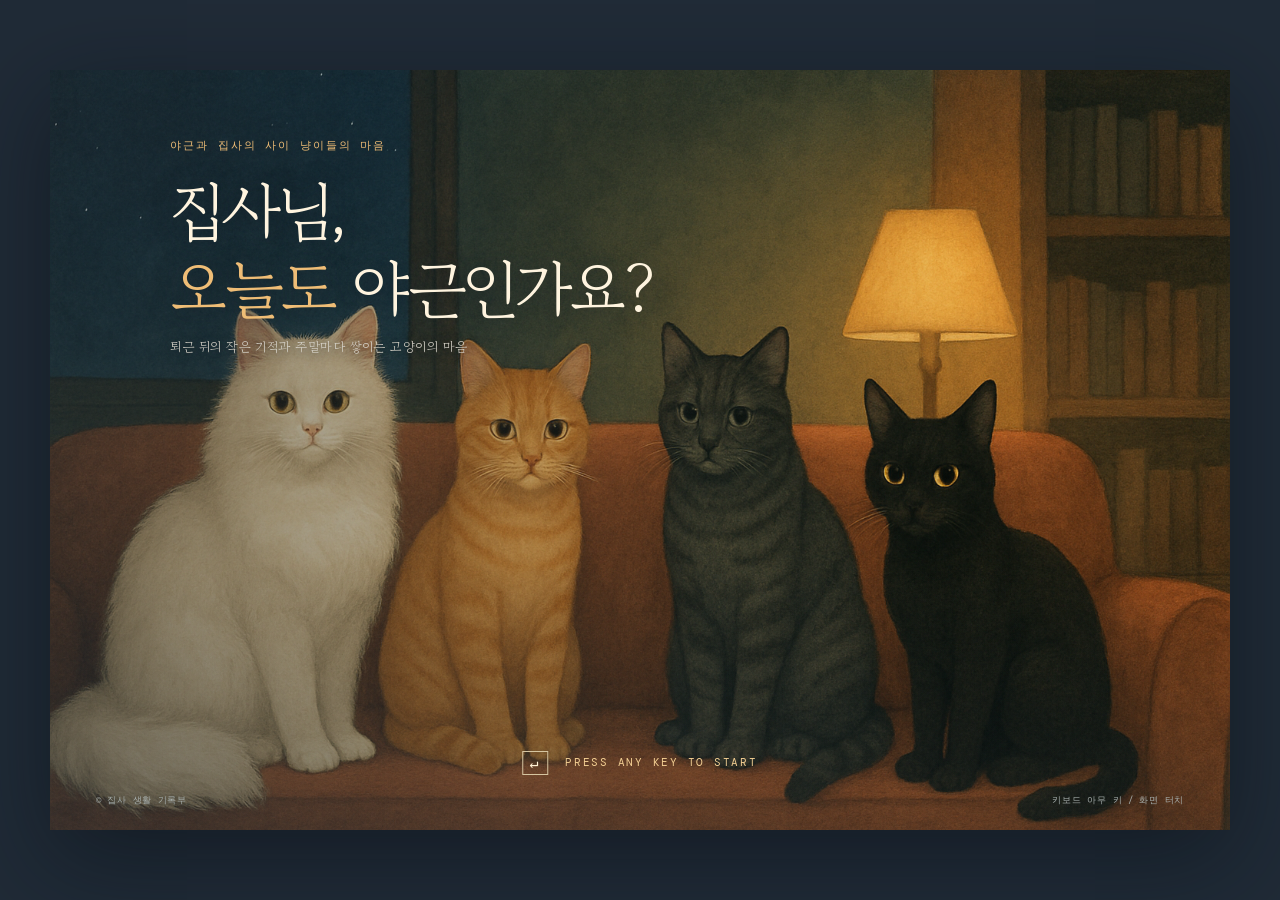
==== index.html @ a98307a9 "주말 이벤트 기획 업데이트 및 수입/팔로워 반영 - 추가: ai-images/weekend-cheese-ad.webp - 추가: ai-images/weekend-kai-hospit" ====
<!doctype html>
<html lang="ko">
  <head>
    <meta charset="UTF-8" />
    <meta name="viewport" content="width=device-width, initial-scale=1.0" />
    <meta name="theme-color" content="#202b37" />
    <title>집사님, 오늘도 야근인가요?</title>
    <link rel="stylesheet" href="./style.css" />
  </head>
  <body>
    <main class="game-shell" id="gameShell">
      <div class="screen title-screen is-active" id="titleScreen" aria-label="타이틀 화면">
        <div class="title-copy">
          <p class="eyebrow">야근과 집사의 사이 냥이들의 마음</p>
          <h1>집사님,<br /><span>오늘도</span> 야근인가요?</h1>
          <p class="title-caption">퇴근 뒤의 작은 기적과 주말마다 쌓이는 고양이의 마음</p>
        </div>
        <div class="title-cat-scene" aria-hidden="true">
          <svg viewBox="0 0 1000 430" preserveAspectRatio="none" role="presentation" xmlns="http://www.w3.org/2000/svg">
            <defs>
              <linearGradient id="titleSofa" x2="0" y2="1"><stop stop-color="#bd8060"/><stop offset="1" stop-color="#8d5e49"/></linearGradient>
              <linearGradient id="titleSeat" x2="0" y2="1"><stop stop-color="#c9916d"/><stop offset="1" stop-color="#a66f53"/></linearGradient>
              <filter id="sofaShadow" x="-.1" y="-.2" width="1.2" height="1.5"><feGaussianBlur stdDeviation="12"/></filter>
            </defs>
            <ellipse cx="500" cy="386" rx="426" ry="32" fill="#1e2425" opacity=".3" filter="url(#sofaShadow)"/>
            <path d="M103 160q0-42 47-42h700q47 0 47 42v164H103z" fill="url(#titleSofa)"/>
            <path d="M126 163q0-28 31-28h298v138H126zm321-28h296v138H447z" fill="#d19b77" opacity=".3"/>
            <path d="M78 277q0-26 32-26h780q32 0 32 26v113H78z" fill="url(#titleSeat)"/>
            <path d="M96 286h808" stroke="#e7b58d" stroke-opacity=".42" stroke-width="3"/>
            <path d="M121 388v24m757-24v24" stroke="#684b3d" stroke-width="16" stroke-linecap="round"/>
            <path d="M143 390h712" stroke="#d8b290" stroke-opacity=".16" stroke-width="3"/>
            <g transform="translate(248 180)">
              <path d="M-42 124c-69 12-92-23-67-56 16-21 42-14 42 5 0 14-16 19-25 8" fill="none" stroke="#f4ebdb" stroke-width="15" stroke-linecap="round"/>
              <path d="M-67 136c-8-48 4-89 29-103 19-11 59-11 78 0 25 14 37 55 29 103l-13 23h-111z" fill="#f4ebdb"/>
              <path d="M-64 121q-7-61 13-83m94 83q7-61-13-83m-69 85q-7 18 2 34m48-34q7 18-2 34" fill="none" stroke="#dcd0bc" stroke-width="6" stroke-linecap="round" opacity=".7"/>
              <path d="M-64 48-68-4l46 29m85 23 4-52-46 29" fill="#f4ebdb" stroke="#e7ddcd" stroke-width="3" stroke-linejoin="round"/>
              <path d="m-56 26-2-17 29 23m60-6L60 9l-2 17" fill="#d9a09a"/>
              <ellipse cx="-31" cy="65" rx="5" ry="8" fill="#43514a"/><ellipse cx="31" cy="65" rx="5" ry="8" fill="#43514a"/>
              <path d="m-4 82 4 4 4-4" fill="none" stroke="#bd8175" stroke-width="4" stroke-linecap="round"/>
              <path d="M0 86q-9 13-20 6m20-6q9 13 20 6" fill="none" stroke="#bd8175" stroke-width="3" stroke-linecap="round"/>
              <path d="m-22 86-42-7m42 15-45 4m111-12 42-7m-42 15 45 4" stroke="#b9afa0" stroke-width="2" stroke-linecap="round"/>
            </g>
            <g transform="translate(418 180)">
              <path d="M-40 126c-61 5-78-29-52-54 19-18 43-8 39 9-3 13-18 14-25 3" fill="none" stroke="#d99655" stroke-width="15" stroke-linecap="round"/>
              <path d="M-64 137c-8-48 4-89 29-103 19-11 59-11 78 0 25 14 37 55 29 103l-13 22h-111z" fill="#df9e58"/>
              <path d="M-58 56q21 12 6 34m105-34q-21 12-6 34M-53 118l18 14m88-14-18 14" fill="none" stroke="#aa6b38" stroke-width="7" stroke-linecap="round"/>
              <path d="M-64 48-68-4l46 29m85 23 4-52-46 29" fill="#d88f4d" stroke="#c58243" stroke-width="3" stroke-linejoin="round"/>
              <path d="m-56 26-2-17 29 23m60-6L60 9l-2 17" fill="#c88078"/>
              <ellipse cx="-31" cy="65" rx="5" ry="8" fill="#443d34"/><ellipse cx="31" cy="65" rx="5" ry="8" fill="#443d34"/>
              <path d="m-4 82 4 4 4-4" fill="none" stroke="#8f5d50" stroke-width="4" stroke-linecap="round"/><path d="M0 86q-9 13-20 6m20-6q9 13 20 6" fill="none" stroke="#8f5d50" stroke-width="3" stroke-linecap="round"/>
              <path d="m-22 86-42-7m42 15-45 4m111-12 42-7m-42 15 45 4" stroke="#f1d9bb" stroke-width="2" stroke-linecap="round"/>
            </g>
            <g transform="translate(588 180)">
              <path d="M40 125c60 4 76-28 51-53-19-18-43-8-39 9 3 13 18 14 25 3" fill="none" stroke="#48504e" stroke-width="15" stroke-linecap="round"/>
              <path d="M-64 137c-8-48 4-89 29-103 19-11 59-11 78 0 25 14 37 55 29 103l-13 22h-111z" fill="#505a59"/>
              <path d="M-58 56q21 12 6 34m105-34q-21 12-6 34M-53 118l18 14m88-14-18 14" fill="none" stroke="#343d3c" stroke-width="8" stroke-linecap="round"/>
              <path d="M-64 48-68-4l46 29m85 23 4-52-46 29" fill="#485251" stroke="#414a49" stroke-width="3" stroke-linejoin="round"/>
              <path d="m-56 26-2-17 29 23m60-6L60 9l-2 17" fill="#b9847d"/>
              <ellipse cx="-31" cy="65" rx="5" ry="8" fill="#dec77d"/><ellipse cx="31" cy="65" rx="5" ry="8" fill="#dec77d"/>
              <path d="m-4 82 4 4 4-4" fill="none" stroke="#c39487" stroke-width="4" stroke-linecap="round"/><path d="M0 86q-9 13-20 6m20-6q9 13 20 6" fill="none" stroke="#c39487" stroke-width="3" stroke-linecap="round"/>
              <path d="m-22 86-42-7m42 15-45 4m111-12 42-7m-42 15 45 4" stroke="#d1d0c4" stroke-width="2" stroke-linecap="round"/>
            </g>
            <g transform="translate(755 180)">
              <path d="M43 126c68 7 82-27 55-53-19-18-43-8-39 9 3 13 18 14 25 3" fill="none" stroke="#25282e" stroke-width="15" stroke-linecap="round"/>
              <path d="M-64 137c-8-48 4-89 29-103 19-11 59-11 78 0 25 14 37 55 29 103l-13 22h-111z" fill="#292c33"/>
              <path d="M-64 48-68-4l46 29m85 23 4-52-46 29" fill="#24272d" stroke="#202329" stroke-width="3" stroke-linejoin="round"/>
              <path d="m-56 26-2-17 29 23m60-6L60 9l-2 17" fill="#785c62"/>
              <ellipse cx="-31" cy="65" rx="5" ry="8" fill="#e5c76e"/><ellipse cx="31" cy="65" rx="5" ry="8" fill="#e5c76e"/>
              <path d="m-4 82 4 4 4-4" fill="none" stroke="#c28e89" stroke-width="4" stroke-linecap="round"/><path d="M0 86q-9 13-20 6m20-6q9 13 20 6" fill="none" stroke="#c28e89" stroke-width="3" stroke-linecap="round"/>
              <path d="m-22 86-42-7m42 15-45 4m111-12 42-7m-42 15 45 4" stroke="#a5a4a0" stroke-width="2" stroke-linecap="round"/>
            </g>
          </svg>
        </div>
        <div class="room-scene" aria-hidden="true">
          <svg class="title-art" viewBox="0 0 1400 620" preserveAspectRatio="xMidYMax slice" xmlns="http://www.w3.org/2000/svg">
            <defs>
              <linearGradient id="roomWall" x2="0" y2="1"><stop stop-color="#657780"/><stop offset=".72" stop-color="#495e68"/><stop offset="1" stop-color="#344650"/></linearGradient>
              <linearGradient id="nightSky" x2=".3" y2="1"><stop stop-color="#455b6d"/><stop offset="1" stop-color="#dda879"/></linearGradient>
              <linearGradient id="sofaVelvet" x2="0" y2="1"><stop stop-color="#c28c67"/><stop offset="1" stop-color="#805945"/></linearGradient>
              <linearGradient id="woodFloor" x2="0" y2="1"><stop stop-color="#a98768"/><stop offset="1" stop-color="#665348"/></linearGradient>
              <radialGradient id="lampGlow"><stop stop-color="#f5d59b" stop-opacity=".7"/><stop offset="1" stop-color="#f5d59b" stop-opacity="0"/></radialGradient>
              <pattern id="wallSpeckle" width="38" height="38" patternUnits="userSpaceOnUse"><path d="M0 37.5H38" stroke="#d4d2bd" stroke-opacity=".07"/><circle cx="5" cy="8" r="1" fill="#f3e3c9" fill-opacity=".1"/></pattern>
              <filter id="softShadow" x="-.3" y="-.3" width="1.6" height="1.8"><feGaussianBlur stdDeviation="13"/></filter>
              <g id="catBase">
                <ellipse cx="0" cy="92" rx="77" ry="15" fill="#1e2a2c" opacity=".27"/>
                <path d="M-53 70c-24-8-35-28-24-46 7-12 21-12 28-3 9 12-8 19-17 11" fill="none" stroke="currentColor" stroke-width="12" stroke-linecap="round"/>
                <path d="M-48 78c-7-28 1-50 22-57 20-7 54-3 67 13 10 12 14 29 12 47l-8 10h-83z" fill="currentColor"/>
                <path d="M-27 76v10m51-10v10" stroke="#f2dfbd" stroke-opacity=".35" stroke-width="4" stroke-linecap="round"/>
                <path d="M-34 21-38-9l26 15m39 15L33-9 10 6" fill="currentColor" stroke="currentColor" stroke-linejoin="round" stroke-width="4"/>
                <path d="m-30 10-1-11 12 8m42 3 1-11L12 8" fill="#d99e91" opacity=".8"/>
                <ellipse cx="0" cy="31" rx="42" ry="34" fill="currentColor"/>
                <path d="M-38 26c11-4 21-4 29 0m18 0c9-4 18-4 29 0" stroke="#fff1d7" stroke-opacity=".2" stroke-width="5"/>
                <ellipse cx="-15" cy="32" rx="4" ry="6" fill="#263738"/><ellipse cx="15" cy="32" rx="4" ry="6" fill="#263738"/>
                <path d="m-3 43 3 3 3-3" fill="none" stroke="#9a6862" stroke-width="2.5" stroke-linecap="round"/>
                <path d="M-2 47q-6 7-13 3m17-3q6 7 13 3" fill="none" stroke="#9a6862" stroke-width="1.8" stroke-linecap="round"/>
                <path d="M-19 45-44 42m25 8-26 3m64-8 25-3m-25 8 26 3" stroke="#f7ebd4" stroke-opacity=".74" stroke-width="1.5"/>
              </g>
            </defs>
            <path fill="url(#roomWall)" d="M0 0h1400v410H0z"/><path fill="url(#wallSpeckle)" d="M0 0h1400v410H0z"/>
            <path d="M0 408h1400v18H0z" fill="#ddc7a3"/><path d="M0 426h1400v194H0z" fill="url(#woodFloor)"/>
            <path d="M0 471h1400M0 542h1400M230 427v44m310 0v71m325-71v71m290-71v71" stroke="#dfc5a0" stroke-opacity=".12" stroke-width="3"/>
            <g opacity=".25" stroke="#c1c9ba" stroke-width="2"><path d="M70 0v400m234-400v400m798-400v400m230-400v400"/></g>
            <ellipse cx="1038" cy="217" rx="260" ry="220" fill="url(#lampGlow)" opacity=".48"/>
            <g>
              <rect x="872" y="32" width="365" height="276" rx="3" fill="#393f42" opacity=".28" transform="translate(8 12)"/>
              <rect x="860" y="20" width="365" height="276" rx="3" fill="#c5ae8d"/><rect x="872" y="32" width="341" height="252" fill="url(#nightSky)"/>
              <circle cx="1121" cy="91" r="29" fill="#f3d6a1"/><circle cx="1133" cy="82" r="28" fill="#76808a"/>
              <g fill="#f7e9ce" opacity=".85"><circle cx="918" cy="81" r="2"/><circle cx="1000" cy="59" r="2.5"/><circle cx="1064" cy="125" r="1.8"/><circle cx="1171" cy="154" r="2"/><path d="m953 121 3 8 8 3-8 3-3 8-3-8-8-3 8-3z"/></g>
              <path d="M872 211h341v73H872z" fill="#465763"/><path d="M891 194h29v90h-29zm43 12h19v78h-19zm54-22h33v100h-33zm59 23h22v77h-22zm62-15h35v92h-35z" fill="#374953"/>
              <path d="M1040 32v252m-168-116h341" stroke="#c5ae8d" stroke-width="11"/><path d="M851 20h18v277h-18zm367 0h18v277h-18z" fill="#8e7964"/>
              <path d="M844 15h27v288h-27zm374 0h27v288h-27z" fill="#b79471" opacity=".8"/>
            </g>
            <g>
              <path d="M80 244h263v13H80z" fill="#96795f"/><path d="M95 257h9v101h-9zm237 0h9v101h-9z" fill="#765e4e"/>
              <path d="M110 211h25v32h-25z" fill="#c28e67"/><path d="M143 198h19v45h-19z" fill="#6f8880"/><path d="M169 217h30v26h-30z" fill="#d1bb91"/><path d="M209 188h20v55h-20z" fill="#a46e53"/>
              <path d="M246 227q0-28 22-28t22 28v16h-44z" fill="#d5c39f"/><path d="M259 199v-19h4v19" stroke="#8b9077" stroke-width="3"/><path d="M249 207q12-13 25 0" fill="none" stroke="#8b9077" stroke-width="3"/>
              <path d="M283 238q4-29 25-29t22 29" fill="#657a71"/><ellipse cx="305" cy="210" rx="21" ry="8" fill="#819184"/>
            </g>
            <g>
              <ellipse cx="152" cy="400" rx="95" ry="75" fill="url(#lampGlow)"/>
              <path d="M153 405V222" stroke="#d5b98c" stroke-width="8"/><path d="M122 226h62l25 57h-112z" fill="#e4bb7f"/><path d="M137 226h32l17 43h-66z" fill="#f5dca8" opacity=".75"/><path d="M130 410h48" stroke="#d5b98c" stroke-width="8" stroke-linecap="round"/>
              <ellipse cx="151" cy="286" rx="63" ry="46" fill="url(#lampGlow)" opacity=".4"/>
            </g>
            <ellipse cx="696" cy="539" rx="507" ry="64" fill="#333d3c" opacity=".3"/>
            <path d="M281 371q0-30 34-30h726q38 0 38 36v89H281z" fill="#664a3e"/><path d="M301 294q0-45 43-45h667q42 0 42 43v113H301z" fill="url(#sofaVelvet)"/>
            <path d="M319 302q0-35 34-35h320v116H319zm373-35h307q34 0 34 34v82H692z" fill="#d0a17b" opacity=".34"/>
            <path d="M273 379q0-27 31-27h766q34 0 34 28v77H273z" fill="#bb8967"/><path d="M285 389h792" stroke="#e0b18a" stroke-opacity=".42" stroke-width="3"/><path d="M337 455v41m692-41v41" stroke="#634c40" stroke-width="12" stroke-linecap="round"/>
            <path d="M417 383q-25-27-7-53 15-21 39-7 19 12 6 27-9 10-20 0" fill="none" stroke="#efe5d2" stroke-width="12" stroke-linecap="round"/>
            <g transform="translate(473 294) scale(.84)" style="color:#f0e7d4"><use href="#catBase"/></g>
            <g transform="translate(638 295) scale(.83)" style="color:#d89362"><use href="#catBase"/><path d="M-17 5-10 21m19-16L3 21" stroke="#f1d0a1" stroke-width="4" opacity=".8"/></g>
            <g transform="translate(802 302) scale(.78)" style="color:#555e60"><use href="#catBase"/><path d="M-7 4 0 20m8-16L5 22" stroke="#b5aa88" stroke-width="4" opacity=".8"/></g>
            <g transform="translate(961 306) scale(.74)" style="color:#252c30"><use href="#catBase"/><path d="M-28 25q28 18 56 0" fill="#3b4142" opacity=".88"/><path d="m-26 17 10 8m32-8L6 25" stroke="#92918a" stroke-width="3" opacity=".7"/></g>
            <g>
              <path d="M1261 414v-105" stroke="#7d8c69" stroke-width="6"/><path d="M1260 357q-42-43-58-20 5 30 58 30m4-37q29-47 54-30-2 32-54 40m-1 63q-39-42-53-20 7 29 53 29m3-27q35-38 53-17-4 27-54 32" fill="#829477"/>
              <path d="M1218 402h91l-11 67h-67z" fill="#c17d5d"/><path d="M1215 404h97v11h-97z" fill="#d39470"/>
            </g>
            <path d="M0 410h1400" stroke="#ead6b3" stroke-width="5"/><path d="M0 415h1400" stroke="#2f3e43" stroke-opacity=".3" stroke-width="4"/>
          </svg>
        </div>
        <button class="start-prompt" id="startButton" type="button" aria-label="아무 키나 눌러 게임 시작">
          <span class="key-hint"><span class="keycap">↵</span> PRESS ANY KEY TO START</span>
          <span class="touch-hint">화면을 눌러 시작하기</span>
        </button>
        <div class="title-footer"><span>© 집사 생활 기록부</span><span>키보드 아무 키 / 화면 터치</span></div>
      </div>

      <section class="screen story-screen" id="storyScreen" aria-label="게임 오프닝" aria-hidden="true">
        <header class="game-header">
          <a class="mini-logo" href="#" id="homeButton" aria-label="타이틀로 돌아가기">집사님,<br />오늘도 야근인가요?</a>
          <div class="header-status"><span><i class="status-dot"></i> <span id="storyDate">2026년 1월 1일 · 목요일</span></span><span>저녁 7:42</span></div>
          <div class="wallet"><span class="coin-icon">₩</span><span id="storyMoneyValue">2,450,000</span></div>
        </header>
        <div class="story-layout">
          <aside class="chapter-note"><span class="note-number">01</span><span class="note-rule"></span><span>새로운 하루</span></aside>
          <div class="story-content">
            <div class="story-illustration" aria-hidden="true">
              <img class="homecoming-art" src="/ai-images/homecoming-scene.webp" alt="달빛이 드는 거실에서 소파에 모여 있는 네 마리 고양이" />
              <span class="scene-label">MONDAY / AT HOME</span>
            </div>
            <div class="dialogue">
              <div class="speaker"><span class="speaker-mark">집사</span><span>나</span><span class="speaker-line"></span></div>
              <p id="dialogueText">오늘도 무사히 퇴근. 현관문을 열자, 네 쌍의 눈이 나를 바라본다.</p>
              <button class="continue-button" id="continueButton" type="button">이야기 계속하기 <span>→</span></button>
            </div>
          </div>
          <aside class="side-note"><span>WORK ENDS.<br />LIFE BEGINS.</span><i>✳</i></aside>
        </div>
        <footer class="story-footer"><span>집에 돌아왔습니다</span><span>대화 이어가기 <kbd>ENTER</kbd></span></footer>
      </section>

      <section class="screen cats-screen" id="catsScreen" aria-label="우리 집 고양이들" aria-hidden="true">
        <header class="cats-header">
          <a class="mini-logo" href="#" id="catsHomeButton" aria-label="타이틀로 돌아가기">집사님,<br />오늘도 야근인가요?</a>
          <div class="cats-chapter"><span>CAT FILES</span><span>01 — 04</span></div>
          <div class="cats-day">우리 집 식구 소개</div>
        </header>
        <div class="cats-content">
          <div class="cats-heading">
            <div><p class="cats-kicker">퇴근 후 가장 먼저 만나는 얼굴들</p><h2>우리 집 고양이들</h2></div>
            <p>각자의 속도로 가까워지는 네 마리.<br />함께 보내는 시간이 추억이 됩니다.</p>
          </div>
          <div class="cat-roster">
            <article class="cat-profile tofu-profile">
              <div class="profile-art tofu-art" aria-hidden="true"><svg viewBox="0 0 220 180"><ellipse cx="110" cy="158" rx="73" ry="10" fill="#59614f" opacity=".16"/><path d="M55 139c-18-8-27-25-17-39 7-9 19-7 22 2 3 8-6 13-12 8m117 30c18-8 27-25 17-39-7-9-19-7-22 2-3 8 6 13 12 8" fill="none" stroke="#f5efe1" stroke-width="14" stroke-linecap="round"/><path d="M57 141q-8-46 9-68 17-22 44-15 29-8 47 15 17 22 8 68-2 13-20 14H77q-17-1-20-14" fill="#f7f1e6"/><path d="m71 79-3-37 34 23m52 14 3-37-34 23" fill="#f7f1e6" stroke="#eee3d1" stroke-width="3"/><path d="m76 65-1-13 18 15m46-2 18-13 1 13" fill="#dfa89d"/><ellipse cx="86" cy="91" rx="4" ry="6" fill="#4e5a51"/><ellipse cx="134" cy="91" rx="4" ry="6" fill="#4e5a51"/><path d="m107 105 3 3 3-3m-3 3q-8 9-16 2m16-2q8 9 16 2" fill="none" stroke="#bd8275" stroke-width="2.5" stroke-linecap="round"/><path d="M97 107 72 103m25 10-26 6m52-12 25-4m-25 10 26 6" stroke="#c5bba9" stroke-width="1.5"/><path d="M70 121q40 18 80 0" fill="none" stroke="#fff" stroke-opacity=".5" stroke-width="7"/></svg><span class="art-stamp">SOFT &amp; SWEET</span></div>
              <div class="profile-copy"><div class="profile-top"><span class="cat-number">01 / 04</span><span class="cat-type">장모 화이트</span></div><h3>두부 <span>TOFU</span></h3><p class="cat-motto">“집사 옆이 제일 좋아.”</p><p class="cat-description">온순하고 상냥한 성격. 처음부터 먼저 다가와 주는, 사랑스러운 고양이예요.</p><div class="trait-list"><span>아무 사료나 잘 먹어요</span><span>특별 간식은 필요 없어요</span><span>이벤트가 자주 발생해요</span></div><div class="cost-row"><span>긴 털 미용 · 1회</span><strong>₩150,000</strong></div></div>
            </article>
            <article class="cat-profile cheese-profile">
              <div class="profile-art cheese-art" aria-hidden="true"><svg viewBox="0 0 220 180"><ellipse cx="110" cy="158" rx="73" ry="10" fill="#8b633e" opacity=".18"/><path d="M56 140c-22-5-29-24-18-37 9-11 20-5 22 3 2 8-7 12-13 7m116 27c22-5 29-24 18-37-9-11-20-5-22 3-2 8 7 12 13 7" fill="none" stroke="#dba057" stroke-width="13" stroke-linecap="round"/><path d="M57 140q-8-47 10-69 17-22 43-14 29-8 46 14 18 22 9 69-3 14-20 15H77q-17-1-20-15" fill="#e3aa5c"/><path d="m70 78-2-36 34 22m52 14 3-36-34 22" fill="#d99d50" stroke="#c78b42" stroke-width="3"/><path d="m76 64-1-13 18 14m46-1 18-13 1 13" fill="#d18f80"/><path d="M81 69q-12 15 1 28m62-28q12 15-1 28m-43-9q-9 10 0 19m29-19q9 10 0 19m-37 26q18 8 36 0" fill="none" stroke="#a9713e" stroke-width="5" stroke-linecap="round"/><ellipse cx="87" cy="92" rx="4" ry="6" fill="#4c463b"/><ellipse cx="133" cy="92" rx="4" ry="6" fill="#4c463b"/><path d="m107 105 3 3 3-3m-3 3q-7 8-14 2m14-2q7 8 14 2" fill="none" stroke="#965e55" stroke-width="2.5" stroke-linecap="round"/><path d="M98 108 75 104m23 10-25 5m49-11 23-4m-23 10 25 5" stroke="#f8e7ca" stroke-width="1.5"/></svg><span class="art-stamp">CHEESE CAT</span></div>
              <div class="profile-copy"><div class="profile-top"><span class="cat-number">02 / 04</span><span class="cat-type">치즈 태비</span></div><h3>치즈 <span>CHEESE</span></h3><p class="cat-motto">노란 줄무늬 치즈냥이</p><p class="cat-description">치즈냥이라고 불리는 노란색 줄무늬 고양이예요.</p><div class="trait-list"><span>노란색 줄무늬 털</span><span>미용이 따로 필요 없어요</span></div><div class="cost-row"><span>미용</span><strong class="no-cost">필요 없음</strong></div></div>
            </article>
            <article class="cat-profile kai-profile">
              <div class="profile-art kai-art" aria-hidden="true"><svg viewBox="0 0 220 180"><ellipse cx="110" cy="158" rx="73" ry="10" fill="#343d3e" opacity=".2"/><path d="M56 141c-21-8-25-24-14-36 9-10 20-5 21 3 1 8-8 11-13 6m114 27c21-8 25-24 14-36-9-10-20-5-21 3-1 8 8 11 13 6" fill="none" stroke="#555f5d" stroke-width="13" stroke-linecap="round"/><path d="M57 140q-8-47 10-69 17-22 43-14 29-8 46 14 18 22 9 69-3 14-20 15H77q-17-1-20-15" fill="#4e5857"/><path d="m70 78-2-36 34 22m52 14 3-36-34 22" fill="#444d4d" stroke="#3d4646" stroke-width="3"/><path d="m76 64-1-13 18 14m46-1 18-13 1 13" fill="#b68a81"/><path d="M79 70q12 8 5 21m57-21q-12 8-5 21M98 65l12 15 12-15m-30 53 18 6 18-6" fill="none" stroke="#9a9b8b" stroke-width="5" stroke-linecap="round"/><ellipse cx="87" cy="92" rx="4" ry="6" fill="#d1c28c"/><ellipse cx="133" cy="92" rx="4" ry="6" fill="#d1c28c"/><path d="m107 105 3 3 3-3m-3 3q-7 8-14 2m14-2q7 8 14 2" fill="none" stroke="#c49a8d" stroke-width="2.5" stroke-linecap="round"/><path d="M98 108 75 104m23 10-25 5m49-11 23-4m-23 10 25 5" stroke="#d2d0c0" stroke-width="1.5"/></svg><span class="art-stamp">BLACK TABBY</span></div>
              <div class="profile-copy"><div class="profile-top"><span class="cat-number">03 / 04</span><span class="cat-type">블랙 태비</span></div><h3>카이 <span>KAI</span></h3><p class="cat-motto">검은 줄무늬 블랙 태비</p><p class="cat-description">검은 줄무늬가 있는 고양이예요. 미용 1회에 10만 원이 들어요.</p><div class="trait-list"><span>검은 줄무늬가 있어요</span><span>미용 1회 ₩100,000</span></div><div class="cost-row"><span>미용 · 1회</span><strong>₩100,000</strong></div></div>
            </article>
            <article class="cat-profile kkam-profile">
              <div class="profile-art kkam-art" aria-hidden="true"><svg viewBox="0 0 220 180"><ellipse cx="110" cy="158" rx="73" ry="10" fill="#292b31" opacity=".24"/><path d="M56 141c-21-8-25-24-14-36 9-10 20-5 21 3 1 8-8 11-13 6m114 27c21-8 25-24 14-36-9-10-20-5-21 3-1 8 8 11 13 6" fill="none" stroke="#25282e" stroke-width="13" stroke-linecap="round"/><path d="M57 140q-8-47 10-69 17-22 43-14 29-8 46 14 18 22 9 69-3 14-20 15H77q-17-1-20-15" fill="#292c33"/><path d="m70 78-2-36 34 22m52 14 3-36-34 22" fill="#24272d" stroke="#202329" stroke-width="3"/><path d="m76 64-1-13 18 14m46-1 18-13 1 13" fill="#765d5e"/><ellipse cx="87" cy="92" rx="4" ry="6" fill="#d5bd76"/><ellipse cx="133" cy="92" rx="4" ry="6" fill="#d5bd76"/><path d="m107 105 3 3 3-3m-3 3q-7 8-14 2m14-2q7 8 14 2" fill="none" stroke="#bc8b86" stroke-width="2.5" stroke-linecap="round"/><path d="M98 108 75 104m23 10-25 5m49-11 23-4m-23 10 25 5" stroke="#8f9090" stroke-width="1.5"/><path d="M65 77 81 91m74-14-16 14" stroke="#777d80" stroke-width="3" opacity=".8"/><path d="M76 129q34 9 68 0" fill="none" stroke="#474a50" stroke-width="7"/></svg><span class="art-stamp">MIDNIGHT MOOD</span></div>
              <div class="profile-copy"><div class="profile-top"><span class="cat-number">04 / 04</span><span class="cat-type">블랙 캣</span></div><h3>깜댕이 <span>KKAMDAENG</span></h3><p class="cat-motto">“흥, 아직 마음 연 거 아니거든.”</p><p class="cat-description">까칠하지만 미워할 수 없는 까만 고양이. 자주 더러워져 피부 관리에 신경 써야 해요.</p><div class="trait-list"><span>낯을 가리고 까칠한 편</span><span>피부병 관리가 필요해요</span><span>미용은 필요 없어요</span></div><div class="cost-row"><span>피부병 관리 지출</span><strong>₩50,000</strong></div></div>
            </article>
          </div>
          <div class="roster-note"><span>집사의 메모</span><span>관리는 제때, 친해지는 속도는 천천히.</span><button id="backToStory" type="button">집사 생활 시작하기 <span>→</span></button></div>
        </div>
      </section>

      <section class="screen home-screen" id="homeScreen" aria-label="퇴근 후 이벤트" aria-hidden="true">
        <header class="home-header">
          <a class="mini-logo" href="#" id="homeTitleButton" aria-label="타이틀로 돌아가기">집사님,<br />오늘도 야근인가요?</a>
          <div class="home-date"><span class="status-dot"></span><span id="dayLabel">2026년 1월 1일 · 목요일</span><span id="timeLabel">저녁 7:42</span></div>
          <div class="home-resources"><span class="resource-money">₩ <strong id="moneyValue">2,450,000</strong></span><span class="resource-food">사료 <strong id="foodValue">3.00kg</strong></span><span class="resource-followers">인스타 <strong id="followersValue">0</strong></span><span class="resource-leave">연차 <strong id="leaveValue">12일</strong></span></div>
        </header>
        <div class="home-content">
          <div class="home-kicker"><span id="eventTypeLabel">TESTER / AFTER WORK · HOME EVENT</span><span class="home-kicker-actions"><button id="openEventAlbum" type="button">수집함 <span id="collectionCount">0 / 12</span></button><span id="dayCount">DAY 01</span></span></div>
          <div class="home-title"><p>현관문이 열리자, 오늘의 이야기가 시작된다.</p><h2 id="eventTitle">오늘은 어떤 일이 있었을까?</h2></div>
          <div class="event-layout">
            <div class="event-art" aria-hidden="true">
              <img class="event-scene-image" id="eventSceneImage" alt="" />
              <span class="event-art-caption" id="eventArtCaption">LITTLE MOMENTS AT HOME</span>
            </div>
            <article class="event-card">
              <div class="event-card-top"><span id="eventCat">오늘의 고양이</span><span id="eventMood">작은 사건</span></div>
              <div class="event-story" id="eventStory"></div>
              <div class="event-outcome" id="eventOutcome"></div>
              <button class="collect-event-button" id="collectEventButton" type="button">이벤트 수집하기 <span>＋</span></button>
              <div class="daily-food"><div><span>오늘의 식사</span><small>네 마리 × 아침·점심·저녁</small></div><strong id="foodChange">−360g</strong></div>
              <p class="food-warning" id="foodWarning" hidden></p>
              <div class="feed-decision" id="feedDecision" hidden><p id="feedDecisionText"></p><div><button id="buyFeedButton" type="button">사료 1kg 구매 · 100,000원</button><button id="skipFeedButton" type="button">구매하지 않고 진행</button></div></div>
              <p class="event-notices" id="eventNotices" hidden></p>
              <button class="next-day-button" id="nextDayButton" type="button">내일로 넘어가기 <span>→</span></button>
            </article>
          </div>
          <div class="home-footnote"><span>월급일 매달 20일 · 3,000,000원</span><span>평일엔 퇴근 이벤트 · 주말엔 특별한 하루</span><span>하루 사료 360g · 1kg 100,000원</span></div>
        </div>
        <dialog class="event-album" id="eventAlbum" aria-labelledby="albumTitle">
          <div class="album-heading"><div><span>COLLECTED MOMENTS</span><h2 id="albumTitle">우리 집의 기록</h2></div><button id="closeEventAlbum" type="button" aria-label="수집함 닫기">×</button></div>
          <p class="album-intro">평일 퇴근과 주말에 만난 장면을 모아두었어요.</p>
          <div class="album-list" id="albumList"></div>
        </dialog>
      </section>
    </main>
    <script src="./game.js"></script>
  </body>
</html>
---- style.css ----
@import url('https://fonts.googleapis.com/css2?family=DM+Mono:wght@400;500&family=Gowun+Batang:wght@400;700&family=Manrope:wght@400;500;600;700;800&display=swap');

:root{font-family:'Manrope','Noto Sans KR',sans-serif;color:#f5eddd;background:#202b37;font-synthesis:none;text-rendering:optimizeLegibility}*{box-sizing:border-box}body{margin:0;min-width:320px;min-height:100vh;display:grid;place-items:center;background:#202b37}.game-shell{width:min(1180px,100vw);height:min(760px,100vh);min-height:600px;overflow:hidden;position:relative;background:#f1e7d3;box-shadow:0 28px 90px #080d1480}.screen{position:absolute;inset:0;transition:opacity .7s ease,transform .7s ease}.title-screen{background:#263442;overflow:hidden}.title-screen:before{content:"";position:absolute;inset:0;background:radial-gradient(ellipse at 53% 72%,#536674 0,#344553 31%,#263442 72%);opacity:.8}.title-screen:after{content:"";position:absolute;inset:0;pointer-events:none;opacity:.13;background-image:url("data:image/svg+xml,%3Csvg viewBox='0 0 180 180' xmlns='http://www.w3.org/2000/svg'%3E%3Cfilter id='n'%3E%3CfeTurbulence type='fractalNoise' baseFrequency='.85' numOctaves='3' stitchTiles='stitch'/%3E%3C/filter%3E%3Crect width='100%25' height='100%25' filter='url(%23n)' opacity='.23'/%3E%3C/svg%3E")}.title-screen.is-leaving{opacity:0;transform:scale(1.025);pointer-events:none}.title-topline,.title-footer{position:absolute;z-index:3;left:46px;right:46px;display:flex;justify-content:space-between;color:#c5bda9;font:10px 'DM Mono',monospace;letter-spacing:.15em}.title-topline{top:29px}.title-footer{bottom:23px;color:#a8b0ae;font-size:9px;letter-spacing:.08em}.title-copy{position:absolute;z-index:2;top:13%;left:10.2%;max-width:600px}.eyebrow{margin:0 0 17px;color:#efbd76;font:11px 'DM Mono',monospace;letter-spacing:.17em}.title-copy h1{margin:0;font-family:'Gowun Batang',serif;font-size:clamp(42px,6.4vw,76px);font-weight:400;letter-spacing:-.065em;line-height:1.22;color:#fff4df;text-shadow:0 3px 32px #17212b66}.title-copy h1 span{color:#efbd76}.title-caption{margin:16px 0 0;color:#d4d0c6;font-family:'Gowun Batang',serif;font-size:14px;letter-spacing:.035em}.room-scene{position:absolute;z-index:1;left:14%;right:9%;bottom:9%;height:42%;border-bottom:3px solid #8e8270;background:linear-gradient(180deg,#596c76aa,#596c7630 68%,#2c3b47 68%);image-rendering:pixelated}.window{position:absolute;right:18%;top:-61%;width:24%;height:86%;border:8px solid #9f927c;background:linear-gradient(160deg,#879c9e 2%,#cfaa7c 70%,#dca46f);box-shadow:0 0 40px #e9b17631,inset 0 0 0 5px #596772}.window:before{content:"";position:absolute;inset:0;background:linear-gradient(180deg,transparent 45%,#e8bd8a99)}.window-glow{position:absolute;right:15%;top:20%;width:30px;height:30px;border-radius:50%;background:#f7d696;box-shadow:0 0 36px 14px #f8d39788}.window-cross{position:absolute;inset:0;border-left:5px solid #9f927c;border-right:0;border-top:0;border-bottom:0;left:48%}.window-cross:after{content:"";position:absolute;left:-180%;width:380%;top:52%;border-top:5px solid #9f927c}.star{position:absolute;color:#fff1c1;z-index:1;font-style:normal}.star-one{left:18%;top:22%}.star-two{left:71%;top:13%;font-size:20px}.star-three{left:77%;top:37%;font-size:9px}.shelf{position:absolute;left:5%;top:17%;width:22%;height:9px;background:#897963}.shelf span{position:absolute;bottom:8px;width:13px;height:27px;background:#d58f5f;left:12%}.shelf span:nth-child(2){left:29%;height:34px;background:#819582}.shelf span:nth-child(3){left:47%;height:21px;background:#c5a46c}.shelf b{position:absolute;right:13%;bottom:7px;width:25px;height:21px;border-radius:12px 12px 2px 2px;background:#d9c79f}.lamp{position:absolute;left:32%;top:8%;height:31%;width:6%;border-bottom:6px solid #b9986b}.lamp span{position:absolute;left:45%;top:0;width:4px;height:65%;background:#c7ae84}.lamp i{position:absolute;left:0;top:0;width:100%;height:17px;background:#efbd76;clip-path:polygon(23% 0,77% 0,100% 100%,0 100%);filter:drop-shadow(0 0 12px #f4c477)}.sofa{position:absolute;left:34%;bottom:10%;width:39%;height:45%}.sofa-back{position:absolute;left:5%;right:6%;top:0;height:68%;border-radius:18px 18px 4px 4px;background:#a87758;box-shadow:inset 0 9px #be9069}.sofa-seat{position:absolute;left:0;right:0;bottom:0;height:38%;border-radius:6px;background:#bd8d66}.sofa-arm{position:absolute;left:-3%;bottom:0;width:13%;height:59%;border-radius:8px 8px 2px 2px;background:#a87758}.sofa-arm:after{content:"";position:absolute;right:-680%;bottom:0;width:13vw;max-width:340px;height:100%;border-radius:8px 8px 2px 2px;background:#a87758}.sofa-leg{position:absolute;bottom:-12px;width:8px;height:12px;background:#664b3e}.sofa-leg.left{left:10%}.sofa-leg.right{right:9%}.rug{position:absolute;left:27%;bottom:-22%;width:54%;height:24%;border-radius:50%;background:#73817a;opacity:.55}.plant{position:absolute;right:6%;bottom:0;width:70px;height:120px}.plant b{position:absolute;bottom:0;left:13px;width:42px;height:38px;background:#c7825d;clip-path:polygon(8% 0,92% 0,82% 100%,18% 100%)}.plant span{position:absolute;bottom:27px;left:33px;width:4px;height:49px;background:#8a986e}.plant i{position:absolute;bottom:60px;left:18px;width:24px;height:13px;border-radius:100% 0 100% 0;background:#87977b;transform:rotate(25deg)}.plant i:nth-child(2){left:33px;bottom:76px;transform:rotate(-35deg)}.plant i:nth-child(3){left:37px;bottom:46px;transform:rotate(35deg)}.cat{position:absolute;z-index:2;width:50px;height:47px;bottom:10%;animation:cat-breathe 3s ease-in-out infinite}.cat-one{left:42%;transform:scale(1.15);animation-delay:-.6s}.cat-two{left:55%;transform:scale(.85);animation-delay:-1.3s}.cat-three{left:64%;transform:scale(.72);animation-delay:-.2s}.cat-four{left:32%;transform:scale(.68);animation-delay:-1.8s}.cat:before{content:"";position:absolute;left:7px;right:4px;bottom:0;height:31px;border-radius:50% 48% 33% 33%;background:var(--fur,#e8dcc5);box-shadow:inset -7px -3px #00000012}.cat .ear{position:absolute;z-index:2;top:1px;width:17px;height:18px;background:var(--fur,#e8dcc5);clip-path:polygon(0 100%,15% 0,100% 100%)}.cat .ear.left{left:7px}.cat .ear.right{right:9px;transform:scaleX(-1)}.cat .face{position:absolute;z-index:3;top:10px;left:8px;width:36px;height:29px;border-radius:48%;background:var(--fur,#e8dcc5)}.cat .face b{position:absolute;top:11px;left:8px;width:4px;height:5px;border-radius:50%;background:#34404a}.cat .face b:nth-child(2){left:24px}.cat .face span{position:absolute;top:17px;left:17px;width:4px;height:3px;border-radius:50%;background:#d28e7b}.cat .tail{position:absolute;right:-7px;bottom:2px;width:18px;height:23px;border:5px solid var(--fur,#e8dcc5);border-left:0;border-bottom:0;border-radius:0 14px 0 0;transform:rotate(-18deg)}.cat-two{--fur:#e6b279}.cat-three{--fur:#555c61}.cat-three .face,.cat-three:before{--fur:#555c61}.cat-three .face b{background:#d6bc83}.cat-four{--fur:#f0e9d9}.floor-line{position:absolute;bottom:-3px;left:0;right:0;border-bottom:3px solid #a89a7f}.start-prompt{position:absolute;z-index:5;left:50%;bottom:5.2%;transform:translateX(-50%);border:0;background:transparent;color:#f3cf93;cursor:pointer;padding:10px 18px;min-height:54px;white-space:nowrap}.key-hint{font:11px 'DM Mono',monospace;letter-spacing:.16em;animation:prompt-glow 1.8s ease-in-out infinite}.keycap{display:inline-grid;place-items:center;width:26px;height:24px;margin-right:8px;border:1px solid #d6c5a1;color:#fff0d5;font-size:15px;vertical-align:middle}.touch-hint{display:none;font:12px 'DM Mono',monospace;letter-spacing:.1em}.story-screen{background:#eee5d5;color:#303c43;opacity:0;transform:translateY(14px);pointer-events:none}.story-screen.is-active{opacity:1;transform:translateY(0);pointer-events:auto}.game-header{height:85px;border-bottom:1px solid #d6cbbb;display:flex;align-items:center;justify-content:space-between;padding:0 6.2%}.mini-logo{color:#33434b;text-decoration:none;font:700 12px/1.4 'Gowun Batang',serif;letter-spacing:-.03em}.header-status{display:flex;gap:28px;color:#737970;font:11px 'DM Mono',monospace;letter-spacing:.06em}.header-status span:first-child{color:#48564f}.status-dot{display:inline-block;width:7px;height:7px;margin-right:7px;background:#c78658;border-radius:50%}.wallet{display:flex;align-items:center;gap:9px;color:#42504d;font:12px 'DM Mono',monospace}.coin-icon{display:grid;place-items:center;width:23px;height:23px;border:1px solid #b78853;border-radius:50%;color:#a87743}.story-layout{height:calc(100% - 142px);display:grid;grid-template-columns:130px minmax(0,680px) 130px;justify-content:center;align-items:center;gap:35px}.chapter-note{align-self:center;display:flex;flex-direction:column;align-items:center;gap:14px;color:#7f827a;font:9px 'DM Mono',monospace;letter-spacing:.13em;writing-mode:vertical-rl}.note-number{font-size:14px;color:#bf845c}.note-rule{height:56px;border-left:1px solid #c7bba7}.story-content{width:100%;max-width:680px}.story-illustration{position:relative;height:310px;overflow:hidden;background:linear-gradient(150deg,#b7c2b5,#9dada5 51%,#778d8d);border:8px solid #e7dac5;box-shadow:0 12px 28px #3b443719,inset 0 0 0 1px #ffffff59}.story-illustration:before{content:"";position:absolute;inset:0;background:linear-gradient(90deg,#43575e11 1px,transparent 1px),linear-gradient(#43575e11 1px,transparent 1px);background-size:18px 18px;opacity:.35}.story-window{position:absolute;right:13%;top:11%;width:27%;height:49%;border:8px solid #7c7160;background:linear-gradient(160deg,#889b9a,#d7ad7d);box-shadow:inset 0 0 0 3px #e5d3b3}.story-window:before{content:"";position:absolute;left:49%;top:0;height:100%;border-left:4px solid #7c7160}.story-window:after{content:"";position:absolute;left:0;top:51%;width:100%;border-top:4px solid #7c7160}.story-window span{position:absolute;color:#fff0c7;z-index:1;top:14%;left:18%}.story-window span:nth-child(2){left:74%;top:57%}.story-window span:nth-child(3){left:65%;top:23%;font-size:9px}.story-clock{position:absolute;top:15%;left:12%;color:#f8efdd;font:28px 'DM Mono',monospace;text-shadow:0 2px 5px #32444d66}.story-clock small{display:block;text-align:right;font-size:9px;letter-spacing:.2em}.story-sofa{position:absolute;left:19%;bottom:16%;width:55%;height:38%;border-radius:10px 10px 3px 3px;background:#ad7657;box-shadow:inset 0 11px #c18e6b}.story-sofa:before{content:"";position:absolute;left:-5%;bottom:0;width:110%;height:31%;background:#c18e6b;border-radius:4px}.story-cat{position:absolute;z-index:2;bottom:24%;width:53px;height:50px}.story-cat:before{content:"";position:absolute;left:6px;right:5px;bottom:0;height:31px;background:var(--fur);border-radius:46% 48% 31% 32%}.story-cat i,.story-cat b{position:absolute;z-index:2;top:5px;width:17px;height:18px;background:var(--fur);clip-path:polygon(0 100%,18% 0,100% 100%)}.story-cat i{left:7px}.story-cat b{right:8px;transform:scaleX(-1)}.story-cat span{position:absolute;z-index:3;top:17px;left:16px;width:22px;height:6px;border-radius:50%;border-top:2px solid #454644}.white-cat{left:35%;--fur:#eee4cc;transform:scale(1.08)}.dark-cat{left:58%;--fur:#525b5b;transform:scale(.8)}.dark-cat span{border-color:#e5c985}.story-plant{position:absolute;right:5%;bottom:15%;width:44px;height:83px}.story-plant b{position:absolute;bottom:0;left:7px;width:31px;height:25px;background:#b77f5c;clip-path:polygon(8% 0,92% 0,82% 100%,18% 100%)}.story-plant i{position:absolute;left:20px;bottom:29px;width:20px;height:12px;border-radius:100% 0 100% 0;background:#657e69;transform:rotate(20deg)}.story-plant i:nth-child(2){bottom:48px;left:10px;transform:rotate(-25deg)}.story-plant i:nth-child(3){bottom:58px;left:22px;transform:rotate(28deg)}.story-floor{position:absolute;bottom:13%;left:0;right:0;height:4px;background:#d8c6a9}.scene-label{position:absolute;right:11px;bottom:8px;color:#f9edda;font:8px 'DM Mono',monospace;letter-spacing:.13em}.dialogue{padding:23px 18px 0}.speaker{display:flex;align-items:center;gap:10px;color:#72746c;font-size:12px}.speaker-mark{display:grid;place-items:center;width:27px;height:27px;background:#c38259;color:#fff7ea;font-size:10px}.speaker-line{flex:1;border-top:1px solid #d4c9b7;margin-left:3px}.dialogue p{min-height:56px;margin:15px 0;color:#39464a;font:20px/1.8 'Gowun Batang',serif;letter-spacing:-.025em}.continue-button{min-width:184px;min-height:46px;padding:0 16px;border:1px solid #9a9b8d;background:transparent;color:#48514b;font:12px 'Gowun Batang',serif;cursor:pointer;transition:background .2s,color .2s}.continue-button span{margin-left:17px;font:16px 'Manrope',sans-serif}.continue-button:hover{background:#44564f;color:#fff2df}.continue-button:focus-visible,.start-prompt:focus-visible{outline:3px solid #e5ae6c;outline-offset:4px}.side-note{align-self:center;display:flex;flex-direction:column;align-items:center;gap:20px;color:#8c8a7d;font:9px/1.8 'DM Mono',monospace;letter-spacing:.11em;writing-mode:vertical-rl}.side-note i{font-size:20px;color:#bd875d;font-style:normal}.story-footer{height:57px;position:absolute;bottom:0;left:0;right:0;border-top:1px solid #d6cbbb;display:flex;justify-content:space-between;align-items:center;padding:0 6.2%;color:#89887d;font:10px 'DM Mono',monospace;letter-spacing:.04em}.story-footer kbd{padding:4px 6px;margin-left:7px;border:1px solid #c6bda9;color:#5e665f;font:10px 'DM Mono',monospace}
@keyframes prompt-glow{0%,100%{opacity:.56}50%{opacity:1}}@keyframes cat-breathe{0%,100%{margin-bottom:0}50%{margin-bottom:3px}}
@media(max-width:700px){body{display:block;background:#263442}.game-shell{height:100svh;min-height:560px;width:100vw;box-shadow:none}.title-topline,.title-footer{left:22px;right:22px}.title-topline{top:22px;font-size:8px}.title-footer{bottom:15px;font-size:8px}.title-copy{top:16%;left:8%;right:5%}.eyebrow{font-size:9px;margin-bottom:13px}.title-copy h1{font-size:clamp(43px,11vw,66px)}.title-caption{max-width:260px;font-size:12px;line-height:1.8}.room-scene{left:4%;right:3%;bottom:14%;height:35%}.window{right:14%;height:74%;top:-50%;width:30%}.shelf{left:5%;top:10%}.lamp{left:31%;top:5%}.sofa{left:28%;width:52%;height:43%}.sofa-arm:after{width:54vw}.plant{right:0;transform:scale(.78);transform-origin:bottom right}.cat-one{left:36%}.cat-two{left:50%}.cat-three{left:63%}.cat-four{left:26%}.start-prompt{bottom:5%;width:85%;height:54px}.key-hint{display:none}.touch-hint{display:inline}.game-header{height:70px;padding:0 20px}.mini-logo{font-size:10px}.header-status{gap:8px;flex-direction:column;font-size:9px}.wallet{font-size:10px}.story-layout{height:calc(100% - 127px);grid-template-columns:1fr;gap:0;padding:14px 20px 20px;align-content:center}.chapter-note,.side-note{display:none}.story-content{max-width:500px;margin:auto}.story-illustration{height:clamp(220px,40vh,310px);border-width:6px}.dialogue{padding:17px 8px 0}.dialogue p{font-size:17px;min-height:68px;margin:13px 0}.story-footer{height:57px;padding:0 20px;font-size:8px}.continue-button{min-height:44px}.story-screen{overflow:auto}.story-header{padding:0 18px}}
@media(max-height:650px) and (min-width:701px){.title-copy{top:9%}.title-copy h1{font-size:58px}.room-scene{height:37%;bottom:8%}.story-illustration{height:250px}.story-layout{grid-template-columns:100px minmax(0,650px) 100px;gap:20px}}
@media(prefers-reduced-motion:reduce){*,*:before,*:after{animation-duration:.01ms!important;animation-iteration-count:1!important;scroll-behavior:auto!important;transition-duration:.01ms!important}}

.room-scene{left:0;right:0;bottom:2%;height:74%;border:0;background:none;overflow:hidden;mask-image:linear-gradient(to bottom,transparent 0%,#000 14%);-webkit-mask-image:linear-gradient(to bottom,transparent 0%,#000 14%)}.title-art{position:absolute;inset:0;width:100%;height:100%;filter:saturate(.92)}
.story-illustration{border:7px solid #e5d7c1;background:#82958b;box-shadow:0 16px 34px #3b443726,inset 0 0 0 1px #fff8}.story-illustration:before{display:none}.story-art,.homecoming-art{position:absolute;inset:0;width:100%;height:100%;object-fit:cover;object-position:center 56%}.scene-label{z-index:1;padding:5px 8px;background:#33424799;letter-spacing:.16em}
@media(max-width:700px){.room-scene{left:0;right:0;bottom:12%;height:48%}.title-art{object-fit:fill}.story-illustration{border-width:5px}}

.cats-screen{display:flex;flex-direction:column;background:#eee6d8;color:#334047;opacity:0;transform:translateY(14px);pointer-events:none;overflow:hidden}.cats-screen.is-active{opacity:1;transform:translateY(0);pointer-events:auto}.cats-header{height:74px;flex:0 0 74px;border-bottom:1px solid #d7cebe;display:flex;align-items:center;justify-content:space-between;padding:0 5.5%}.cats-chapter{display:flex;gap:15px;color:#8b897c;font:9px 'DM Mono',monospace;letter-spacing:.14em}.cats-chapter span+span{padding-left:15px;border-left:1px solid #c9beab}.cats-day{color:#748078;font:11px 'Gowun Batang',serif}.cats-content{width:100%;max-width:1080px;margin:0 auto;padding:28px 30px 22px;overflow:auto}.cats-heading{display:flex;justify-content:space-between;align-items:end;margin:0 0 22px;padding:0 2px}.cats-kicker{margin:0 0 7px;color:#b17a56;font:9px 'DM Mono',monospace;letter-spacing:.12em}.cats-heading h2{margin:0;color:#35434a;font:400 30px 'Gowun Batang',serif;letter-spacing:-.055em}.cats-heading>p{margin:0 0 2px;color:#7f8179;text-align:right;font:12px/1.8 'Gowun Batang',serif}.cat-roster{display:grid;grid-template-columns:repeat(4,minmax(0,1fr));gap:14px}.cat-profile{min-width:0;overflow:hidden;background:#f8f4eb;border:1px solid #ddd3c2;box-shadow:0 5px 15px #4a514111;display:flex;flex-direction:column}.profile-art{height:147px;position:relative;display:grid;place-items:center;overflow:hidden}.profile-art:before{content:"";position:absolute;inset:0;background:radial-gradient(ellipse at 50% 80%,#fff7e5aa,transparent 60%)}.profile-art svg{position:relative;width:100%;height:100%;z-index:1}.profile-art .cat-portrait-image{position:absolute;z-index:1;inset:0;width:100%;height:100%;object-fit:cover;object-position:center 25%}.tofu-art .cat-portrait-image{object-position:center 23%}.cheese-art .cat-portrait-image{object-position:center 25%}.kai-art .cat-portrait-image{object-position:center 25%}.kkam-art .cat-portrait-image{object-position:center 25%}.tofu-art{background:#d9ded2}.cheese-art{background:#e8d8bc}.kai-art{background:#c9d0c8}.kkam-art{background:#bbc0bd}.art-stamp{position:absolute;z-index:2;left:10px;top:10px;padding:5px 7px;background:#f8f2e6c9;color:#616a61;font:7px 'DM Mono',monospace;letter-spacing:.12em}.profile-copy{padding:13px 13px 0;display:flex;flex-direction:column;flex:1}.profile-top{display:flex;align-items:center;justify-content:space-between;color:#969184;font:8px 'DM Mono',monospace;letter-spacing:.08em}.cat-type{padding:4px 6px;background:#ebe5d9;color:#72796f}.profile-copy h3{margin:9px 0 2px;color:#35434a;font:700 22px 'Gowun Batang',serif;letter-spacing:-.04em}.profile-copy h3 span{margin-left:4px;color:#a29b8c;font:8px 'DM Mono',monospace;letter-spacing:.12em;vertical-align:middle}.cat-motto{margin:0;color:#b07856;font:11px 'Gowun Batang',serif}.cat-description{min-height:58px;margin:10px 0;color:#606961;font:11px/1.7 'Gowun Batang',serif}.trait-list{display:flex;flex-direction:column;gap:5px;margin:0 0 14px}.trait-list span{position:relative;padding-left:11px;color:#74776f;font:9px/1.5 'Manrope','Noto Sans KR',sans-serif}.trait-list span:before{content:"";position:absolute;left:0;top:5px;width:4px;height:4px;background:#c18a62;transform:rotate(45deg)}.cost-row{min-height:43px;margin-top:auto;padding:9px 0;border-top:1px solid #e1d8ca;display:flex;align-items:center;justify-content:space-between;gap:4px}.cost-row>span{color:#827e73;font:9px 'Gowun Batang',serif}.cost-row strong{color:#875c43;font:600 11px 'DM Mono',monospace;white-space:nowrap}.cost-row strong.no-cost{color:#6e7d6b;font:10px 'Gowun Batang',serif}.roster-note{min-height:48px;margin-top:14px;padding:0 3px;display:flex;align-items:center;gap:13px;color:#828277;font:10px 'Gowun Batang',serif}.roster-note>span:first-child{color:#af7752}.roster-note button{margin-left:auto;min-height:40px;padding:0 12px;border:1px solid #c6b9a5;background:transparent;color:#59645d;font:10px 'Gowun Batang',serif;cursor:pointer}.roster-note button span{margin-left:10px}.roster-note button:hover{background:#e5ddcf}.roster-note button:focus-visible{outline:3px solid #d19b68;outline-offset:2px}
@media(max-width:900px){.cats-content{padding:22px 22px 18px}.cat-roster{grid-template-columns:repeat(2,minmax(0,1fr));gap:12px}.profile-art{height:125px}.profile-copy{padding:11px 12px 0}.cat-description{min-height:auto}.trait-list{margin-bottom:10px}}
@media(max-width:700px){.cats-header{height:66px;flex-basis:66px;padding:0 20px}.cats-chapter{font-size:8px;gap:8px}.cats-chapter span+span{padding-left:8px}.cats-day{font-size:9px}.cats-content{padding:20px 16px 16px}.cats-heading{align-items:start;margin-bottom:17px}.cats-heading h2{font-size:25px}.cats-kicker{font-size:8px}.cats-heading>p{font-size:10px;max-width:130px}.profile-art{height:118px}.profile-copy h3{font-size:19px}.profile-copy h3 span{font-size:7px}.cat-description{font-size:10px}.trait-list span{font-size:8px}.roster-note{flex-wrap:wrap;gap:6px 10px;padding:8px 0}.roster-note>span:nth-child(2){font-size:9px}.roster-note button{min-height:40px}}
@media(max-width:440px){.cats-heading>p{display:none}.cat-roster{grid-template-columns:1fr;gap:10px}.cat-profile{display:grid;grid-template-columns:112px minmax(0,1fr);min-height:180px}.profile-art{height:100%;min-height:180px}.profile-copy{padding:11px 10px 0}.profile-top{font-size:7px}.cat-description{margin:7px 0;font-size:9px;line-height:1.55}.profile-copy h3{margin:7px 0 1px}.cat-motto{font-size:10px}.trait-list{gap:3px;margin-bottom:7px}.trait-list span{font-size:8px}.cost-row{min-height:36px;padding:7px 0}.cost-row>span{font-size:8px}.cost-row strong{font-size:10px}.cats-day{display:none}.roster-note>span:nth-child(2){max-width:160px}}

.home-screen{display:flex;flex-direction:column;background:#eee6d8;color:#344047;opacity:0;transform:translateY(14px);pointer-events:none;overflow:hidden}.home-screen.is-active{opacity:1;transform:translateY(0);pointer-events:auto}.home-header{height:73px;flex:0 0 73px;padding:0 5.5%;border-bottom:1px solid #d7cebe;display:flex;align-items:center;justify-content:space-between}.home-date{display:flex;align-items:center;gap:10px;color:#56625b;font:10px 'DM Mono',monospace}.home-date .status-dot{flex:0 0 7px;margin:0}.home-date span:last-child{margin-left:9px;color:#8b897f}.home-resources{display:flex;gap:20px;color:#76786f;font:10px 'DM Mono',monospace}.home-resources strong{color:#48534d;font-weight:500}.resource-food{padding-left:18px;border-left:1px solid #d0c5b4}.home-content{width:100%;max-width:1020px;margin:0 auto;padding:25px 30px 16px;display:flex;flex:1;min-height:0;flex-direction:column}.home-kicker{display:flex;justify-content:space-between;color:#a87753;font:9px 'DM Mono',monospace;letter-spacing:.13em}.home-kicker span+span{color:#8a897f}.home-title{margin:13px 0 19px}.home-title p{margin:0 0 5px;color:#898579;font:11px 'Gowun Batang',serif}.home-title h2{margin:0;color:#35434a;font:400 29px 'Gowun Batang',serif;letter-spacing:-.05em}.event-layout{display:grid;grid-template-columns:1.04fr .96fr;gap:24px;min-height:0;flex:1}.event-art{position:relative;min-height:330px;overflow:hidden;background:linear-gradient(180deg,#647b80 0%,#a8aca0 69%,#b99a78 69%,#8d705a 100%);border:7px solid #f6f0e5;box-shadow:0 12px 30px #41473d1c}.event-art:before{content:"";position:absolute;inset:0;background:linear-gradient(90deg,#e9e3cf14 1px,transparent 1px),linear-gradient(#e9e3cf14 1px,transparent 1px);background-size:28px 28px}.event-art:after{content:"";position:absolute;left:-6%;right:-6%;bottom:14%;height:14%;border-radius:50%;background:#46544c4d}.event-window{position:absolute;right:11%;top:9%;width:33%;height:43%;border:8px solid #877766;background:linear-gradient(180deg,#748892,#d3aa7c);box-shadow:inset 0 0 0 4px #e7d5b6}.event-window:before,.event-window:after{content:"";position:absolute;background:#877766}.event-window:before{left:49%;top:0;bottom:0;width:6px}.event-window:after{left:0;right:0;top:53%;height:6px}.event-window i{position:absolute;z-index:1;right:15%;top:15%;width:27px;height:27px;border-radius:50%;background:#f2d8a3;box-shadow:0 0 20px #f7dfa777}.event-window b{position:absolute;z-index:1;left:20%;top:25%;width:4px;height:4px;border-radius:50%;background:#fff1cd;box-shadow:48px 28px #fff1cd,114px -5px #fff1cd}.event-lamp{position:absolute;left:11%;top:15%;width:17%;height:35%}.event-lamp:before{content:"";position:absolute;left:48%;top:21%;height:76%;width:6px;background:#bf9c70}.event-lamp i{position:absolute;left:15%;top:5%;width:75%;height:31%;background:#efd19c;clip-path:polygon(25% 0,75% 0,100% 100%,0 100%);filter:drop-shadow(0 0 22px #f5d89d)}.event-lamp b{position:absolute;left:27%;bottom:0;width:50%;height:6px;border-radius:50%;background:#bd9b71}.event-sofa{position:absolute;left:16%;right:13%;bottom:23%;height:39%;border-radius:22px 22px 4px 4px;background:linear-gradient(180deg,#c18d69,#a67153);box-shadow:0 12px 0 #815b47}.event-sofa:before{content:"";position:absolute;left:3%;right:3%;top:9%;height:78%;border:2px solid #d4a27a88;border-radius:15px}.event-sofa:after{content:"";position:absolute;left:-4%;right:-4%;bottom:-17%;height:30%;border-radius:6px;background:#bd8b67;box-shadow:0 8px 0 #735542}.event-sofa span{position:absolute;z-index:1;top:39%;width:2px;height:35%;background:#704f41}.event-sofa span:nth-child(1){left:27%}.event-sofa span:nth-child(2){left:50%}.event-sofa span:nth-child(3){left:73%}.event-sofa span:nth-child(4){display:none}.event-rug{position:absolute;left:12%;right:9%;bottom:7%;height:16%;border-radius:50%;background:#a7a08b77}.event-cat-shadow{position:absolute;z-index:2;left:46%;bottom:22%;width:23%;height:7%;border-radius:50%;background:#38423b44}.event-cat-shape{--fur:#f3ead8;position:absolute;z-index:3;left:47%;bottom:27%;width:22%;height:29%;border-radius:46% 46% 28% 28%;background:var(--fur);box-shadow:inset -8px -5px #30383112;animation:cat-breathe 3s ease-in-out infinite}.event-cat-shape:before{content:"";position:absolute;left:8%;top:-30%;width:38%;height:40%;background:var(--fur);clip-path:polygon(0 100%,12% 0,100% 100%)}.event-cat-shape:after{content:"";position:absolute;right:8%;top:-30%;width:38%;height:40%;background:var(--fur);clip-path:polygon(0 100%,12% 0,100% 100%);transform:scaleX(-1)}.cat-ear{position:absolute;top:-17%;width:14%;height:15%;background:#d29c8b;clip-path:polygon(0 100%,50% 0,100% 100%)}.ear-one{left:17%}.ear-two{right:17%}.cat-eye{position:absolute;top:37%;width:7%;height:12%;border-radius:50%;background:#38433d}.eye-one{left:29%}.eye-two{right:29%}.cat-nose{position:absolute;top:56%;left:47%;width:7%;height:6%;background:#bf8278;clip-path:polygon(50% 100%,0 0,100% 0)}.cat-tail{position:absolute;left:-21%;bottom:0;width:34%;height:54%;border:8px solid var(--fur);border-right:0;border-bottom:0;border-radius:25px 0 0;transform:rotate(-12deg)}.event-food-bowl{position:absolute;z-index:4;left:20%;bottom:17%;width:67px;height:27px}.event-food-bowl:before{content:"";position:absolute;left:0;right:0;top:0;height:13px;border-radius:50%;background:#dfd3bb}.event-food-bowl i{position:absolute;left:5px;right:5px;bottom:0;height:18px;border-radius:2px 2px 12px 12px;background:#a85f4d}.event-food-bowl b{position:absolute;z-index:1;left:9px;right:9px;top:3px;height:5px;border-radius:50%;background:#70503d}.event-art-caption{position:absolute;z-index:5;right:10px;bottom:9px;padding:5px 7px;background:#344047a6;color:#f6edda;font:7px 'DM Mono',monospace;letter-spacing:.14em}.event-art[data-cat="cheese"] .event-cat-shape{--fur:#d99a52}.event-art[data-cat="cheese"] .event-cat-shape:before,.event-art[data-cat="cheese"] .event-cat-shape:after{background:#d99a52}.event-art[data-cat="cheese"] .event-cat-shape:after{box-shadow:inset 0 -13px #a96e38}.event-art[data-cat="kai"] .event-cat-shape{--fur:#515a58}.event-art[data-cat="kai"] .event-cat-shape:before,.event-art[data-cat="kai"] .event-cat-shape:after{background:#515a58}.event-art[data-cat="kai"] .event-eye{background:#d0c184}.event-art[data-cat="kkam"] .event-cat-shape{--fur:#282b31}.event-art[data-cat="kkam"] .event-cat-shape:before,.event-art[data-cat="kkam"] .event-cat-shape:after{background:#282b31}.event-art[data-cat="kkam"] .event-eye{background:#d3bd78}.event-card{min-width:0;display:flex;flex-direction:column;padding:19px 19px 15px;background:#f8f4eb;border:1px solid #ddd3c2;box-shadow:0 8px 22px #41473d10}.event-card-top{display:flex;justify-content:space-between;align-items:center;padding-bottom:12px;border-bottom:1px solid #e2d9cb;color:#6d756d;font:9px 'DM Mono',monospace}.event-card-top span:first-child{color:#9d704f}.event-card-top span+span{padding:5px 7px;background:#ece6da;color:#7e7c71}.event-story{margin:17px 0 12px;color:#39464a;font:17px/1.9 'Gowun Batang',serif;letter-spacing:-.025em}.event-outcome{margin-top:auto;padding:10px 11px;background:#eee8dc;color:#626b62;font:11px/1.6 'Gowun Batang',serif}.daily-food{display:flex;align-items:center;justify-content:space-between;padding:13px 0;border-bottom:1px solid #e2d9cb}.daily-food div{display:flex;flex-direction:column;gap:4px;color:#535e57;font:10px 'Gowun Batang',serif}.daily-food small{color:#969184;font:8px 'DM Mono',monospace}.daily-food strong{color:#6d795f;font:600 14px 'DM Mono',monospace}.food-warning{margin:7px 0 0;padding:7px 9px;background:#f4ddd2;color:#9b4c3e;font:10px 'Gowun Batang',serif}.food-warning[hidden]{display:none}.next-day-button{min-height:45px;margin-top:12px;padding:0 14px;border:0;background:#475b51;color:#fff5e4;text-align:left;font:11px 'Gowun Batang',serif;cursor:pointer;transition:background .2s}.next-day-button span{float:right;font:15px 'Manrope',sans-serif}.next-day-button:hover{background:#34473f}.next-day-button:focus-visible,.roster-note button:focus-visible{outline:3px solid #d19b68;outline-offset:2px}.home-footnote{display:flex;justify-content:space-between;padding-top:13px;color:#8b887c;font:9px 'DM Mono',monospace}.home-footnote span:first-child{color:#a87753}
.event-art:after{content:none}
@media(max-width:760px){.home-header{height:67px;flex-basis:67px;padding:0 18px}.home-date{gap:6px;font-size:8px}.home-date span:last-child{margin-left:3px}.home-resources{gap:9px;font-size:8px}.resource-food{padding-left:9px}.home-content{padding:18px 18px 12px}.home-title{margin:10px 0 14px}.home-title h2{font-size:24px}.event-layout{grid-template-columns:1fr 1fr;gap:12px}.event-art{min-height:285px}.event-card{padding:13px 12px 11px}.event-story{margin:12px 0;font-size:14px;line-height:1.75}.home-footnote{font-size:8px}.home-footnote span:last-child{display:none}}
@media(max-width:560px){.home-screen{overflow:auto}.home-header{padding:0 13px}.home-header .mini-logo{font-size:9px}.home-date{flex-direction:column;align-items:flex-start;gap:3px}.home-date .status-dot{display:none}.home-date span:last-child{margin:0}.home-resources{flex-direction:column;gap:4px}.resource-food{padding:0;border:0}.home-content{padding:16px 13px 12px}.home-title h2{font-size:22px}.home-title p{font-size:10px}.event-layout{grid-template-columns:1fr;gap:10px}.event-art{min-height:195px}.event-card{min-height:260px;padding:13px}.event-story{min-height:60px;font-size:14px}.event-outcome{margin-top:4px}.daily-food{padding:10px 0}.home-footnote{padding-bottom:4px}.home-footnote span:nth-child(2){margin-left:auto}}

.title-screen{background:#263442 url('/ai-images/title-living-room-3.webp') center 57%/cover no-repeat}.title-screen:before{background:linear-gradient(90deg,#1c29367a 0%,#23313c48 38%,#26344212 76%,#26344208 100%),linear-gradient(0deg,#202a3245 0%,transparent 35%);opacity:1}.room-scene,.title-cat-scene{display:none}.title-copy{top:9%;max-width:650px}.title-copy h1{font-size:clamp(42px,5.4vw,64px);text-shadow:0 3px 25px #17212bcc}.title-caption{margin-top:10px;font-size:13px;text-shadow:0 2px 12px #17212bcc}
@media(max-width:700px){.title-screen{background-position:58% center}.title-screen:before{background:linear-gradient(90deg,#1c29368a 0%,#23313c50 58%,#26344216 100%),linear-gradient(0deg,#202a324a 0%,transparent 48%)}.title-copy{top:10%;max-width:90%}.title-copy h1{font-size:clamp(40px,9vw,54px)}}
@media(max-width:700px){.title-cat-scene{left:0;bottom:4%;width:100%;height:50%}}
.home-kicker-actions{display:flex;align-items:center;gap:18px;color:#8a897f}.home-kicker-actions button{padding:0;border:0;background:none;color:#8a897f;font:9px 'DM Mono',monospace;letter-spacing:.08em;cursor:pointer}.home-kicker-actions button span{margin-left:5px;color:#a87753}.collect-event-button{align-self:flex-start;min-height:37px;margin-top:11px;padding:0 10px;border:1px solid #d6c9b5;background:transparent;color:#8b694f;font:10px 'Gowun Batang',serif;cursor:pointer}.collect-event-button span{margin-left:8px;font:14px 'Manrope',sans-serif}.collect-event-button:hover:not(:disabled){background:#eee8dc}.collect-event-button:disabled{color:#72806e;border-color:#d4d9ce;cursor:default}.event-album{width:min(570px,calc(100vw - 28px));max-height:min(680px,calc(100vh - 40px));padding:22px;background:#f8f4eb;color:#344047;border:1px solid #d9cebd;box-shadow:0 24px 90px #18201c55}.event-album::backdrop{background:#1e2932a8;backdrop-filter:blur(3px)}.album-heading{display:flex;align-items:start;justify-content:space-between;padding-bottom:14px;border-bottom:1px solid #e1d8ca}.album-heading>div>span{color:#a87753;font:8px 'DM Mono',monospace;letter-spacing:.14em}.album-heading h2{margin:6px 0 0;font:400 24px 'Gowun Batang',serif}.album-heading button{width:40px;height:40px;border:1px solid #d2c6b5;background:transparent;color:#56625b;font:24px/1 'Manrope',sans-serif;cursor:pointer}.album-intro{margin:12px 0;color:#858175;font:11px 'Gowun Batang',serif}.album-list{max-height:calc(100vh - 190px);overflow:auto}.album-empty{padding:28px 12px;text-align:center;color:#888579;font:12px/1.8 'Gowun Batang',serif}.album-entry{padding:13px 0;border-top:1px solid #e5ddcf}.album-entry>span{color:#9b785d;font:8px 'DM Mono',monospace;letter-spacing:.04em}.album-entry h3{margin:5px 0;color:#3d4a4c;font:600 15px 'Gowun Batang',serif}.album-entry p{margin:0;color:#73756d;font:11px/1.75 'Gowun Batang',serif}.event-card .collect-event-button{margin-bottom:0}
.event-scene-image{position:absolute;inset:0;width:100%;height:100%;object-fit:cover;object-position:center 50%}.album-entry{display:grid;grid-template-columns:128px 1fr;gap:12px;align-items:center}.album-entry-image{display:block;width:128px;height:86px;object-fit:cover;border:3px solid #e9dfcf}.album-entry-copy{min-width:0}
.resource-followers,.resource-leave{padding-left:14px;border-left:1px solid #d0c5b4}.feed-decision{margin:8px 0;padding:10px;background:#f1e3d4;border:1px solid #e3cbb4}.feed-decision[hidden]{display:none}.feed-decision p{margin:0 0 8px;color:#765e4d;font:10px/1.65 'Gowun Batang',serif}.feed-decision>div{display:flex;gap:7px;flex-wrap:wrap}.feed-decision button{min-height:38px;padding:0 9px;border:1px solid #c3a98d;background:#faf5eb;color:#72553e;font:9px 'Gowun Batang',serif;cursor:pointer}.feed-decision button:first-child{background:#586b5b;border-color:#586b5b;color:#fff7e7}.feed-decision button:disabled{background:#ddd7ce;border-color:#d0cabe;color:#989287;cursor:not-allowed}.feed-decision button:focus-visible,.home-kicker-actions button:focus-visible{outline:3px solid #d19b68;outline-offset:2px}.event-notices{margin:6px 0;padding:7px 9px;background:#e6ebdf;color:#596a53;font:10px/1.6 'Gowun Batang',serif}.event-notices[hidden]{display:none}
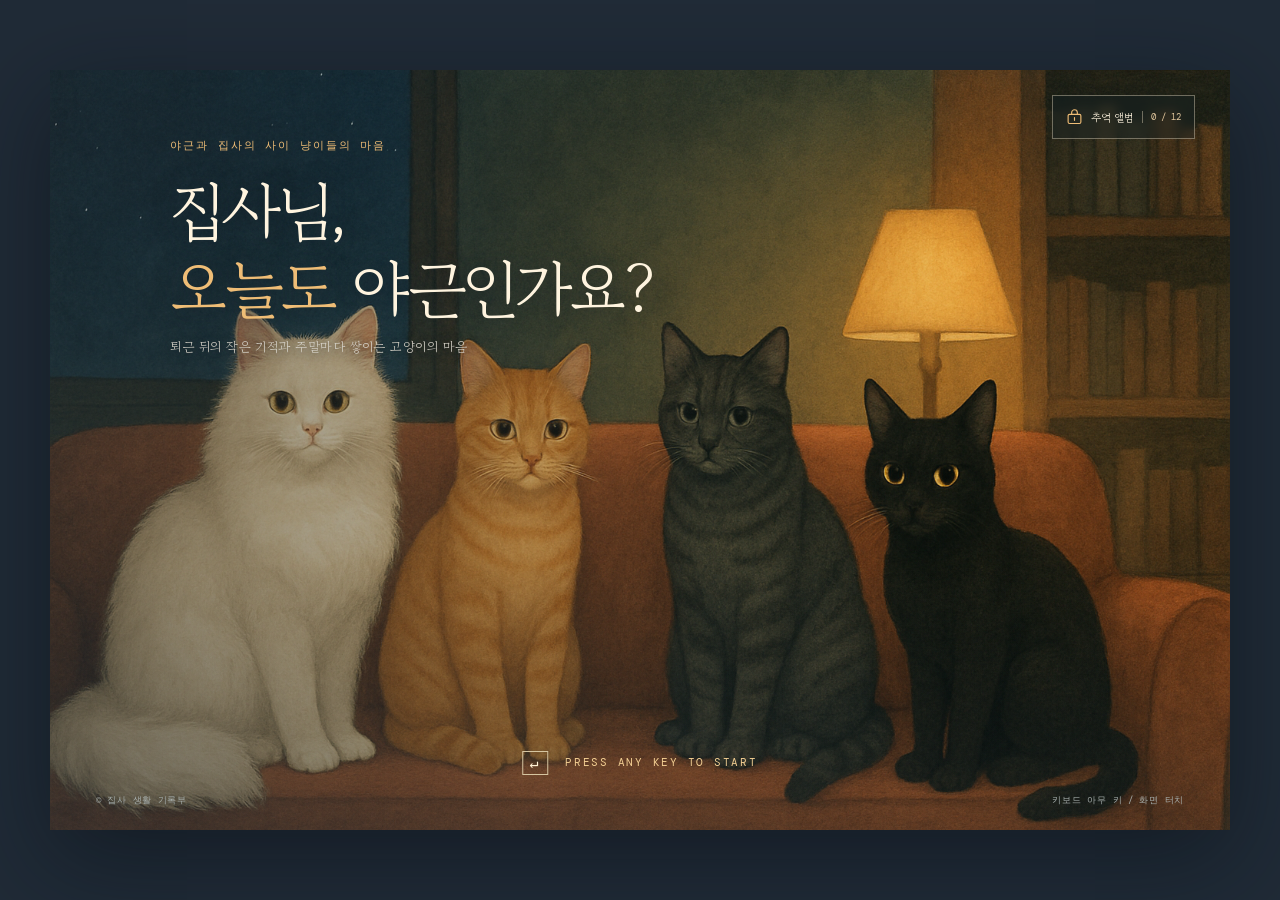
==== commit d28b4768: "이벤트 수집 앨범 화면 구현 및 진행도 표시 - 수정: game.js - 수정: index.html - 수정: style.css" ====
--- a/index.html
+++ b/index.html
@@ -10,6 +10,7 @@
   <body>
     <main class="game-shell" id="gameShell">
       <div class="screen title-screen is-active" id="titleScreen" aria-label="타이틀 화면">
+        <button class="title-album-button" id="openTitleAlbum" type="button"><svg viewBox="0 0 24 24" aria-hidden="true"><path d="M5 7.5h14a2 2 0 0 1 2 2v9a2 2 0 0 1-2 2H5a2 2 0 0 1-2-2v-9a2 2 0 0 1 2-2Z"/><path d="M8 7.5V5a4 4 0 1 1 8 0v2.5M12 12v4"/></svg><span>추억 앨범</span><small id="titleAlbumCount">0 / 12</small></button>
         <div class="title-copy">
           <p class="eyebrow">야근과 집사의 사이 냥이들의 마음</p>
           <h1>집사님,<br /><span>오늘도</span> 야근인가요?</h1>
@@ -146,7 +147,7 @@
 
       <section class="screen story-screen" id="storyScreen" aria-label="게임 오프닝" aria-hidden="true">
         <header class="game-header">
-          <a class="mini-logo" href="#" id="homeButton" aria-label="타이틀로 돌아가기">집사님,<br />오늘도 야근인가요?</a>
+          <a class="mini-logo" href="#" id="homeButton" aria-label="홈으로 돌아가기"><svg class="home-icon" viewBox="0 0 24 24" aria-hidden="true"><path d="m3.5 10 8.5-7 8.5 7v10a1 1 0 0 1-1 1h-5.3v-6.2H9.8V21H4.5a1 1 0 0 1-1-1z"/><path d="M2.5 10.8 12 3l9.5 7.8"/></svg><span>집사님,<br />오늘도 야근인가요?</span></a>
           <div class="header-status"><span><i class="status-dot"></i> <span id="storyDate">2026년 1월 1일 · 목요일</span></span><span>저녁 7:42</span></div>
           <div class="wallet"><span class="coin-icon">₩</span><span id="storyMoneyValue">2,450,000</span></div>
         </header>
@@ -170,7 +171,7 @@
 
       <section class="screen cats-screen" id="catsScreen" aria-label="우리 집 고양이들" aria-hidden="true">
         <header class="cats-header">
-          <a class="mini-logo" href="#" id="catsHomeButton" aria-label="타이틀로 돌아가기">집사님,<br />오늘도 야근인가요?</a>
+          <a class="mini-logo" href="#" id="catsHomeButton" aria-label="홈으로 돌아가기"><svg class="home-icon" viewBox="0 0 24 24" aria-hidden="true"><path d="m3.5 10 8.5-7 8.5 7v10a1 1 0 0 1-1 1h-5.3v-6.2H9.8V21H4.5a1 1 0 0 1-1-1z"/><path d="M2.5 10.8 12 3l9.5 7.8"/></svg><span>집사님,<br />오늘도 야근인가요?</span></a>
           <div class="cats-chapter"><span>CAT FILES</span><span>01 — 04</span></div>
           <div class="cats-day">우리 집 식구 소개</div>
         </header>
@@ -203,7 +204,7 @@
 
       <section class="screen home-screen" id="homeScreen" aria-label="퇴근 후 이벤트" aria-hidden="true">
         <header class="home-header">
-          <a class="mini-logo" href="#" id="homeTitleButton" aria-label="타이틀로 돌아가기">집사님,<br />오늘도 야근인가요?</a>
+          <a class="mini-logo" href="#" id="homeTitleButton" aria-label="홈으로 돌아가기"><svg class="home-icon" viewBox="0 0 24 24" aria-hidden="true"><path d="m3.5 10 8.5-7 8.5 7v10a1 1 0 0 1-1 1h-5.3v-6.2H9.8V21H4.5a1 1 0 0 1-1-1z"/><path d="M2.5 10.8 12 3l9.5 7.8"/></svg><span>집사님,<br />오늘도 야근인가요?</span></a>
           <div class="home-date"><span class="status-dot"></span><span id="dayLabel">2026년 1월 1일 · 목요일</span><span id="timeLabel">저녁 7:42</span></div>
           <div class="home-resources"><span class="resource-money">₩ <strong id="moneyValue">2,450,000</strong></span><span class="resource-food">사료 <strong id="foodValue">3.00kg</strong></span><span class="resource-followers">인스타 <strong id="followersValue">0</strong></span><span class="resource-leave">연차 <strong id="leaveValue">12일</strong></span></div>
         </header>
@@ -229,11 +230,29 @@
           </div>
           <div class="home-footnote"><span>월급일 매달 20일 · 3,000,000원</span><span>평일엔 퇴근 이벤트 · 주말엔 특별한 하루</span><span>하루 사료 360g · 1kg 100,000원</span></div>
         </div>
-        <dialog class="event-album" id="eventAlbum" aria-labelledby="albumTitle">
-          <div class="album-heading"><div><span>COLLECTED MOMENTS</span><h2 id="albumTitle">우리 집의 기록</h2></div><button id="closeEventAlbum" type="button" aria-label="수집함 닫기">×</button></div>
-          <p class="album-intro">평일 퇴근과 주말에 만난 장면을 모아두었어요.</p>
-          <div class="album-list" id="albumList"></div>
-        </dialog>
+      </section>
+
+      <section class="screen collection-screen" id="collectionScreen" aria-label="추억 앨범" aria-hidden="true">
+        <header class="collection-header">
+          <a class="mini-logo" href="#" id="collectionHomeButton" aria-label="홈으로 돌아가기"><svg class="home-icon" viewBox="0 0 24 24" aria-hidden="true"><path d="m3.5 10 8.5-7 8.5 7v10a1 1 0 0 1-1 1h-5.3v-6.2H9.8V21H4.5a1 1 0 0 1-1-1z"/><path d="M2.5 10.8 12 3l9.5 7.8"/></svg><span>집사님,<br />오늘도 야근인가요?</span></a>
+          <span class="collection-header-label">CAT MEMORY ARCHIVE</span>
+          <button class="collection-back" id="closeCollection" type="button"><span aria-hidden="true">←</span> 돌아가기</button>
+        </header>
+        <div class="collection-content">
+          <section class="collection-intro">
+            <div><p>함께 보낸 하루들이 차곡차곡</p><h2>우리의 추억 앨범</h2></div>
+            <div class="collection-progress"><span id="albumProgressText">12개의 장면 중 0개 수집</span><div class="progress-track"><span id="albumProgressBar"></span></div></div>
+          </section>
+          <section class="collection-group" aria-labelledby="weekdayCollectionTitle">
+            <header class="collection-group-heading"><div><span>MONDAY — FRIDAY</span><h3 id="weekdayCollectionTitle">평일 퇴근 이벤트</h3></div><span class="group-count" id="weekdayCollectionCount">0 / 8</span></header>
+            <div class="collection-grid" id="weekdayCollection"></div>
+          </section>
+          <section class="collection-group weekend-group" aria-labelledby="weekendCollectionTitle">
+            <header class="collection-group-heading"><div><span>SATURDAY — SUNDAY</span><h3 id="weekendCollectionTitle">주말 이벤트</h3></div><span class="group-count" id="weekendCollectionCount">0 / 4</span></header>
+            <div class="collection-grid" id="weekendCollection"></div>
+          </section>
+          <footer class="collection-footer"><span>잠긴 장면도 있어요. 고양이들과 더 많은 추억을 만들어 보세요.</span><button id="collectionFooterBack" type="button">이야기로 돌아가기 <span>→</span></button></footer>
+        </div>
       </section>
     </main>
     <script src="./game.js"></script>
--- a/style.css
+++ b/style.css
@@ -17,6 +17,12 @@
 
 .home-screen{display:flex;flex-direction:column;background:#eee6d8;color:#344047;opacity:0;transform:translateY(14px);pointer-events:none;overflow:hidden}.home-screen.is-active{opacity:1;transform:translateY(0);pointer-events:auto}.home-header{height:73px;flex:0 0 73px;padding:0 5.5%;border-bottom:1px solid #d7cebe;display:flex;align-items:center;justify-content:space-between}.home-date{display:flex;align-items:center;gap:10px;color:#56625b;font:10px 'DM Mono',monospace}.home-date .status-dot{flex:0 0 7px;margin:0}.home-date span:last-child{margin-left:9px;color:#8b897f}.home-resources{display:flex;gap:20px;color:#76786f;font:10px 'DM Mono',monospace}.home-resources strong{color:#48534d;font-weight:500}.resource-food{padding-left:18px;border-left:1px solid #d0c5b4}.home-content{width:100%;max-width:1020px;margin:0 auto;padding:25px 30px 16px;display:flex;flex:1;min-height:0;flex-direction:column}.home-kicker{display:flex;justify-content:space-between;color:#a87753;font:9px 'DM Mono',monospace;letter-spacing:.13em}.home-kicker span+span{color:#8a897f}.home-title{margin:13px 0 19px}.home-title p{margin:0 0 5px;color:#898579;font:11px 'Gowun Batang',serif}.home-title h2{margin:0;color:#35434a;font:400 29px 'Gowun Batang',serif;letter-spacing:-.05em}.event-layout{display:grid;grid-template-columns:1.04fr .96fr;gap:24px;min-height:0;flex:1}.event-art{position:relative;min-height:330px;overflow:hidden;background:linear-gradient(180deg,#647b80 0%,#a8aca0 69%,#b99a78 69%,#8d705a 100%);border:7px solid #f6f0e5;box-shadow:0 12px 30px #41473d1c}.event-art:before{content:"";position:absolute;inset:0;background:linear-gradient(90deg,#e9e3cf14 1px,transparent 1px),linear-gradient(#e9e3cf14 1px,transparent 1px);background-size:28px 28px}.event-art:after{content:"";position:absolute;left:-6%;right:-6%;bottom:14%;height:14%;border-radius:50%;background:#46544c4d}.event-window{position:absolute;right:11%;top:9%;width:33%;height:43%;border:8px solid #877766;background:linear-gradient(180deg,#748892,#d3aa7c);box-shadow:inset 0 0 0 4px #e7d5b6}.event-window:before,.event-window:after{content:"";position:absolute;background:#877766}.event-window:before{left:49%;top:0;bottom:0;width:6px}.event-window:after{left:0;right:0;top:53%;height:6px}.event-window i{position:absolute;z-index:1;right:15%;top:15%;width:27px;height:27px;border-radius:50%;background:#f2d8a3;box-shadow:0 0 20px #f7dfa777}.event-window b{position:absolute;z-index:1;left:20%;top:25%;width:4px;height:4px;border-radius:50%;background:#fff1cd;box-shadow:48px 28px #fff1cd,114px -5px #fff1cd}.event-lamp{position:absolute;left:11%;top:15%;width:17%;height:35%}.event-lamp:before{content:"";position:absolute;left:48%;top:21%;height:76%;width:6px;background:#bf9c70}.event-lamp i{position:absolute;left:15%;top:5%;width:75%;height:31%;background:#efd19c;clip-path:polygon(25% 0,75% 0,100% 100%,0 100%);filter:drop-shadow(0 0 22px #f5d89d)}.event-lamp b{position:absolute;left:27%;bottom:0;width:50%;height:6px;border-radius:50%;background:#bd9b71}.event-sofa{position:absolute;left:16%;right:13%;bottom:23%;height:39%;border-radius:22px 22px 4px 4px;background:linear-gradient(180deg,#c18d69,#a67153);box-shadow:0 12px 0 #815b47}.event-sofa:before{content:"";position:absolute;left:3%;right:3%;top:9%;height:78%;border:2px solid #d4a27a88;border-radius:15px}.event-sofa:after{content:"";position:absolute;left:-4%;right:-4%;bottom:-17%;height:30%;border-radius:6px;background:#bd8b67;box-shadow:0 8px 0 #735542}.event-sofa span{position:absolute;z-index:1;top:39%;width:2px;height:35%;background:#704f41}.event-sofa span:nth-child(1){left:27%}.event-sofa span:nth-child(2){left:50%}.event-sofa span:nth-child(3){left:73%}.event-sofa span:nth-child(4){display:none}.event-rug{position:absolute;left:12%;right:9%;bottom:7%;height:16%;border-radius:50%;background:#a7a08b77}.event-cat-shadow{position:absolute;z-index:2;left:46%;bottom:22%;width:23%;height:7%;border-radius:50%;background:#38423b44}.event-cat-shape{--fur:#f3ead8;position:absolute;z-index:3;left:47%;bottom:27%;width:22%;height:29%;border-radius:46% 46% 28% 28%;background:var(--fur);box-shadow:inset -8px -5px #30383112;animation:cat-breathe 3s ease-in-out infinite}.event-cat-shape:before{content:"";position:absolute;left:8%;top:-30%;width:38%;height:40%;background:var(--fur);clip-path:polygon(0 100%,12% 0,100% 100%)}.event-cat-shape:after{content:"";position:absolute;right:8%;top:-30%;width:38%;height:40%;background:var(--fur);clip-path:polygon(0 100%,12% 0,100% 100%);transform:scaleX(-1)}.cat-ear{position:absolute;top:-17%;width:14%;height:15%;background:#d29c8b;clip-path:polygon(0 100%,50% 0,100% 100%)}.ear-one{left:17%}.ear-two{right:17%}.cat-eye{position:absolute;top:37%;width:7%;height:12%;border-radius:50%;background:#38433d}.eye-one{left:29%}.eye-two{right:29%}.cat-nose{position:absolute;top:56%;left:47%;width:7%;height:6%;background:#bf8278;clip-path:polygon(50% 100%,0 0,100% 0)}.cat-tail{position:absolute;left:-21%;bottom:0;width:34%;height:54%;border:8px solid var(--fur);border-right:0;border-bottom:0;border-radius:25px 0 0;transform:rotate(-12deg)}.event-food-bowl{position:absolute;z-index:4;left:20%;bottom:17%;width:67px;height:27px}.event-food-bowl:before{content:"";position:absolute;left:0;right:0;top:0;height:13px;border-radius:50%;background:#dfd3bb}.event-food-bowl i{position:absolute;left:5px;right:5px;bottom:0;height:18px;border-radius:2px 2px 12px 12px;background:#a85f4d}.event-food-bowl b{position:absolute;z-index:1;left:9px;right:9px;top:3px;height:5px;border-radius:50%;background:#70503d}.event-art-caption{position:absolute;z-index:5;right:10px;bottom:9px;padding:5px 7px;background:#344047a6;color:#f6edda;font:7px 'DM Mono',monospace;letter-spacing:.14em}.event-art[data-cat="cheese"] .event-cat-shape{--fur:#d99a52}.event-art[data-cat="cheese"] .event-cat-shape:before,.event-art[data-cat="cheese"] .event-cat-shape:after{background:#d99a52}.event-art[data-cat="cheese"] .event-cat-shape:after{box-shadow:inset 0 -13px #a96e38}.event-art[data-cat="kai"] .event-cat-shape{--fur:#515a58}.event-art[data-cat="kai"] .event-cat-shape:before,.event-art[data-cat="kai"] .event-cat-shape:after{background:#515a58}.event-art[data-cat="kai"] .event-eye{background:#d0c184}.event-art[data-cat="kkam"] .event-cat-shape{--fur:#282b31}.event-art[data-cat="kkam"] .event-cat-shape:before,.event-art[data-cat="kkam"] .event-cat-shape:after{background:#282b31}.event-art[data-cat="kkam"] .event-eye{background:#d3bd78}.event-card{min-width:0;display:flex;flex-direction:column;padding:19px 19px 15px;background:#f8f4eb;border:1px solid #ddd3c2;box-shadow:0 8px 22px #41473d10}.event-card-top{display:flex;justify-content:space-between;align-items:center;padding-bottom:12px;border-bottom:1px solid #e2d9cb;color:#6d756d;font:9px 'DM Mono',monospace}.event-card-top span:first-child{color:#9d704f}.event-card-top span+span{padding:5px 7px;background:#ece6da;color:#7e7c71}.event-story{margin:17px 0 12px;color:#39464a;font:17px/1.9 'Gowun Batang',serif;letter-spacing:-.025em}.event-outcome{margin-top:auto;padding:10px 11px;background:#eee8dc;color:#626b62;font:11px/1.6 'Gowun Batang',serif}.daily-food{display:flex;align-items:center;justify-content:space-between;padding:13px 0;border-bottom:1px solid #e2d9cb}.daily-food div{display:flex;flex-direction:column;gap:4px;color:#535e57;font:10px 'Gowun Batang',serif}.daily-food small{color:#969184;font:8px 'DM Mono',monospace}.daily-food strong{color:#6d795f;font:600 14px 'DM Mono',monospace}.food-warning{margin:7px 0 0;padding:7px 9px;background:#f4ddd2;color:#9b4c3e;font:10px 'Gowun Batang',serif}.food-warning[hidden]{display:none}.next-day-button{min-height:45px;margin-top:12px;padding:0 14px;border:0;background:#475b51;color:#fff5e4;text-align:left;font:11px 'Gowun Batang',serif;cursor:pointer;transition:background .2s}.next-day-button span{float:right;font:15px 'Manrope',sans-serif}.next-day-button:hover{background:#34473f}.next-day-button:focus-visible,.roster-note button:focus-visible{outline:3px solid #d19b68;outline-offset:2px}.home-footnote{display:flex;justify-content:space-between;padding-top:13px;color:#8b887c;font:9px 'DM Mono',monospace}.home-footnote span:first-child{color:#a87753}
 .event-art:after{content:none}
+.mini-logo{display:flex;align-items:center;gap:8px}.home-icon{width:22px;height:22px;flex:0 0 22px;fill:none;stroke:#b47e58;stroke-width:1.7;stroke-linecap:round;stroke-linejoin:round;transition:transform .2s ease,color .2s ease}.mini-logo:hover .home-icon{transform:translateY(-2px);stroke:#7e6047}.mini-logo:focus-visible{outline:2px solid #c28b61;outline-offset:5px}
+@media(max-width:700px){.mini-logo{gap:6px}.home-icon{width:19px;height:19px;flex-basis:19px}}
+.title-album-button{position:absolute;z-index:6;top:25px;right:35px;display:flex;align-items:center;gap:8px;min-height:44px;padding:0 13px;border:1px solid #f0e1c566;background:#17232b57;color:#fff4df;font:11px 'Gowun Batang',serif;cursor:pointer;backdrop-filter:blur(5px);transition:background .2s,border-color .2s}.title-album-button:hover{background:#17232bcc;border-color:#f0e1c5aa}.title-album-button svg{width:17px;height:17px;fill:none;stroke:#efbd76;stroke-width:1.6;stroke-linecap:round;stroke-linejoin:round}.title-album-button small{padding-left:8px;border-left:1px solid #f0e1c566;color:#e4c99f;font:9px 'DM Mono',monospace}.title-album-button:focus-visible,.collection-back:focus-visible,.collection-footer button:focus-visible{outline:3px solid #e4b575;outline-offset:3px}
+.collection-screen{display:flex;flex-direction:column;background:#eee6d8;color:#344047;opacity:0;transform:translateY(14px);pointer-events:none;overflow:hidden}.collection-screen.is-active{opacity:1;transform:translateY(0);pointer-events:auto}.collection-header{height:72px;flex:0 0 72px;padding:0 5.5%;display:flex;align-items:center;justify-content:space-between;border-bottom:1px solid #d7cebe}.collection-header-label{color:#9b8a75;font:9px 'DM Mono',monospace;letter-spacing:.16em}.collection-back{min-height:42px;padding:0 12px;border:1px solid #cbbda9;background:#f8f4eb;color:#536057;font:11px 'Gowun Batang',serif;cursor:pointer}.collection-back span{margin-right:8px;color:#ad7954}.collection-content{width:100%;max-width:1110px;margin:0 auto;padding:25px 30px 18px;overflow:auto}.collection-intro{display:flex;align-items:end;justify-content:space-between;margin:0 0 24px;padding:0 2px 17px;border-bottom:1px solid #d9cfbf}.collection-intro p{margin:0 0 6px;color:#af7955;font:10px 'Gowun Batang',serif}.collection-intro h2{margin:0;color:#34434a;font:400 30px 'Gowun Batang',serif;letter-spacing:-.05em}.collection-progress{width:min(290px,40%);padding-bottom:3px;color:#7c7b71;font:10px 'DM Mono',monospace;text-align:right}.progress-track{height:5px;margin-top:9px;overflow:hidden;background:#dbd5c9}.progress-track span{display:block;width:0;height:100%;background:#b88058;transition:width .35s ease}.collection-group{margin:0 0 25px}.collection-group-heading{display:flex;align-items:end;justify-content:space-between;margin-bottom:12px}.collection-group-heading div>span{color:#9d785a;font:8px 'DM Mono',monospace;letter-spacing:.15em}.collection-group-heading h3{margin:4px 0 0;color:#39464a;font:400 20px 'Gowun Batang',serif}.group-count{color:#8a887c;font:10px 'DM Mono',monospace}.collection-grid{display:grid;grid-template-columns:repeat(4,minmax(0,1fr));gap:12px}.collection-card{min-width:0;overflow:hidden;border:1px solid #d9cfbf;background:#f8f4eb;box-shadow:0 4px 12px #41473d0d}.collection-art{position:relative;aspect-ratio:1.52;overflow:hidden;background:#d7d7c9}.collection-art>img{display:block;width:100%;height:100%;object-fit:cover;transition:transform .35s,filter .3s}.collection-card.is-collected:hover .collection-art>img{transform:scale(1.04)}.collection-card.is-locked .collection-art>img{filter:blur(2px) saturate(.45) brightness(.7);transform:scale(1.04)}.collection-lock{position:absolute;inset:0;display:flex;flex-direction:column;align-items:center;justify-content:center;gap:6px;background:#28323644;color:#fff5e5;text-shadow:0 1px 4px #26302e99}.collection-lock svg{width:28px;height:28px;fill:none;stroke:currentColor;stroke-width:1.7;stroke-linecap:round;stroke-linejoin:round}.collection-lock span{font:9px 'Gowun Batang',serif}.collection-card-details{padding:9px 10px 10px}.collection-card-number{display:block;overflow:hidden;color:#a08365;font:7px 'DM Mono',monospace;letter-spacing:.04em;text-overflow:ellipsis;white-space:nowrap}.collection-card h4{overflow:hidden;margin:5px 0 6px;color:#39464a;font:600 13px 'Gowun Batang',serif;text-overflow:ellipsis;white-space:nowrap}.collection-card.is-locked h4{color:#8d8a80;letter-spacing:.12em}.collection-card-status{color:#71806e;font:8px 'DM Mono',monospace}.collection-card.is-locked .collection-card-status{color:#9a968b}.weekend-group{padding-top:4px}.collection-footer{min-height:48px;padding:12px 2px 0;border-top:1px solid #d9cfbf;display:flex;align-items:center;justify-content:space-between;gap:12px;color:#858276;font:10px 'Gowun Batang',serif}.collection-footer button{min-height:42px;padding:0 13px;border:1px solid #bbae9b;background:transparent;color:#58645c;font:10px 'Gowun Batang',serif;white-space:nowrap;cursor:pointer}.collection-footer button span{margin-left:9px}
+@media(max-width:760px){.collection-header{height:66px;flex-basis:66px;padding:0 18px}.collection-content{padding:20px 18px 15px}.collection-grid{grid-template-columns:repeat(3,minmax(0,1fr));gap:10px}.collection-card-details{padding:8px}.collection-card h4{font-size:12px}}
+@media(max-width:560px){.title-album-button{top:15px;right:14px;min-height:42px;padding:0 9px;gap:6px;font-size:10px}.title-copy{right:12%;}.collection-header{padding:0 13px}.collection-header .mini-logo{font-size:9px}.collection-header-label{font-size:7px;letter-spacing:.1em}.collection-back{min-height:40px;padding:0 8px;font-size:9px}.collection-content{padding:17px 13px 13px}.collection-intro{align-items:start;gap:12px;margin-bottom:19px}.collection-intro h2{font-size:24px}.collection-intro p{font-size:9px}.collection-progress{width:39%;font-size:8px;line-height:1.5}.collection-grid{grid-template-columns:repeat(2,minmax(0,1fr));gap:9px}.collection-group{margin-bottom:21px}.collection-group-heading h3{font-size:17px}.collection-card-number{font-size:6px}.collection-card h4{font-size:11px}.collection-card-status{font-size:7px}.collection-lock span{font-size:8px}.collection-footer{align-items:flex-start;font-size:9px;line-height:1.6}.collection-footer button{min-height:40px;padding:0 9px;font-size:9px}}
 @media(max-width:760px){.home-header{height:67px;flex-basis:67px;padding:0 18px}.home-date{gap:6px;font-size:8px}.home-date span:last-child{margin-left:3px}.home-resources{gap:9px;font-size:8px}.resource-food{padding-left:9px}.home-content{padding:18px 18px 12px}.home-title{margin:10px 0 14px}.home-title h2{font-size:24px}.event-layout{grid-template-columns:1fr 1fr;gap:12px}.event-art{min-height:285px}.event-card{padding:13px 12px 11px}.event-story{margin:12px 0;font-size:14px;line-height:1.75}.home-footnote{font-size:8px}.home-footnote span:last-child{display:none}}
 @media(max-width:560px){.home-screen{overflow:auto}.home-header{padding:0 13px}.home-header .mini-logo{font-size:9px}.home-date{flex-direction:column;align-items:flex-start;gap:3px}.home-date .status-dot{display:none}.home-date span:last-child{margin:0}.home-resources{flex-direction:column;gap:4px}.resource-food{padding:0;border:0}.home-content{padding:16px 13px 12px}.home-title h2{font-size:22px}.home-title p{font-size:10px}.event-layout{grid-template-columns:1fr;gap:10px}.event-art{min-height:195px}.event-card{min-height:260px;padding:13px}.event-story{min-height:60px;font-size:14px}.event-outcome{margin-top:4px}.daily-food{padding:10px 0}.home-footnote{padding-bottom:4px}.home-footnote span:nth-child(2){margin-left:auto}}
 
@@ -26,3 +32,4 @@
 .home-kicker-actions{display:flex;align-items:center;gap:18px;color:#8a897f}.home-kicker-actions button{padding:0;border:0;background:none;color:#8a897f;font:9px 'DM Mono',monospace;letter-spacing:.08em;cursor:pointer}.home-kicker-actions button span{margin-left:5px;color:#a87753}.collect-event-button{align-self:flex-start;min-height:37px;margin-top:11px;padding:0 10px;border:1px solid #d6c9b5;background:transparent;color:#8b694f;font:10px 'Gowun Batang',serif;cursor:pointer}.collect-event-button span{margin-left:8px;font:14px 'Manrope',sans-serif}.collect-event-button:hover:not(:disabled){background:#eee8dc}.collect-event-button:disabled{color:#72806e;border-color:#d4d9ce;cursor:default}.event-album{width:min(570px,calc(100vw - 28px));max-height:min(680px,calc(100vh - 40px));padding:22px;background:#f8f4eb;color:#344047;border:1px solid #d9cebd;box-shadow:0 24px 90px #18201c55}.event-album::backdrop{background:#1e2932a8;backdrop-filter:blur(3px)}.album-heading{display:flex;align-items:start;justify-content:space-between;padding-bottom:14px;border-bottom:1px solid #e1d8ca}.album-heading>div>span{color:#a87753;font:8px 'DM Mono',monospace;letter-spacing:.14em}.album-heading h2{margin:6px 0 0;font:400 24px 'Gowun Batang',serif}.album-heading button{width:40px;height:40px;border:1px solid #d2c6b5;background:transparent;color:#56625b;font:24px/1 'Manrope',sans-serif;cursor:pointer}.album-intro{margin:12px 0;color:#858175;font:11px 'Gowun Batang',serif}.album-list{max-height:calc(100vh - 190px);overflow:auto}.album-empty{padding:28px 12px;text-align:center;color:#888579;font:12px/1.8 'Gowun Batang',serif}.album-entry{padding:13px 0;border-top:1px solid #e5ddcf}.album-entry>span{color:#9b785d;font:8px 'DM Mono',monospace;letter-spacing:.04em}.album-entry h3{margin:5px 0;color:#3d4a4c;font:600 15px 'Gowun Batang',serif}.album-entry p{margin:0;color:#73756d;font:11px/1.75 'Gowun Batang',serif}.event-card .collect-event-button{margin-bottom:0}
 .event-scene-image{position:absolute;inset:0;width:100%;height:100%;object-fit:cover;object-position:center 50%}.album-entry{display:grid;grid-template-columns:128px 1fr;gap:12px;align-items:center}.album-entry-image{display:block;width:128px;height:86px;object-fit:cover;border:3px solid #e9dfcf}.album-entry-copy{min-width:0}
 .resource-followers,.resource-leave{padding-left:14px;border-left:1px solid #d0c5b4}.feed-decision{margin:8px 0;padding:10px;background:#f1e3d4;border:1px solid #e3cbb4}.feed-decision[hidden]{display:none}.feed-decision p{margin:0 0 8px;color:#765e4d;font:10px/1.65 'Gowun Batang',serif}.feed-decision>div{display:flex;gap:7px;flex-wrap:wrap}.feed-decision button{min-height:38px;padding:0 9px;border:1px solid #c3a98d;background:#faf5eb;color:#72553e;font:9px 'Gowun Batang',serif;cursor:pointer}.feed-decision button:first-child{background:#586b5b;border-color:#586b5b;color:#fff7e7}.feed-decision button:disabled{background:#ddd7ce;border-color:#d0cabe;color:#989287;cursor:not-allowed}.feed-decision button:focus-visible,.home-kicker-actions button:focus-visible{outline:3px solid #d19b68;outline-offset:2px}.event-notices{margin:6px 0;padding:7px 9px;background:#e6ebdf;color:#596a53;font:10px/1.6 'Gowun Batang',serif}.event-notices[hidden]{display:none}
+.collection-screen{z-index:10}
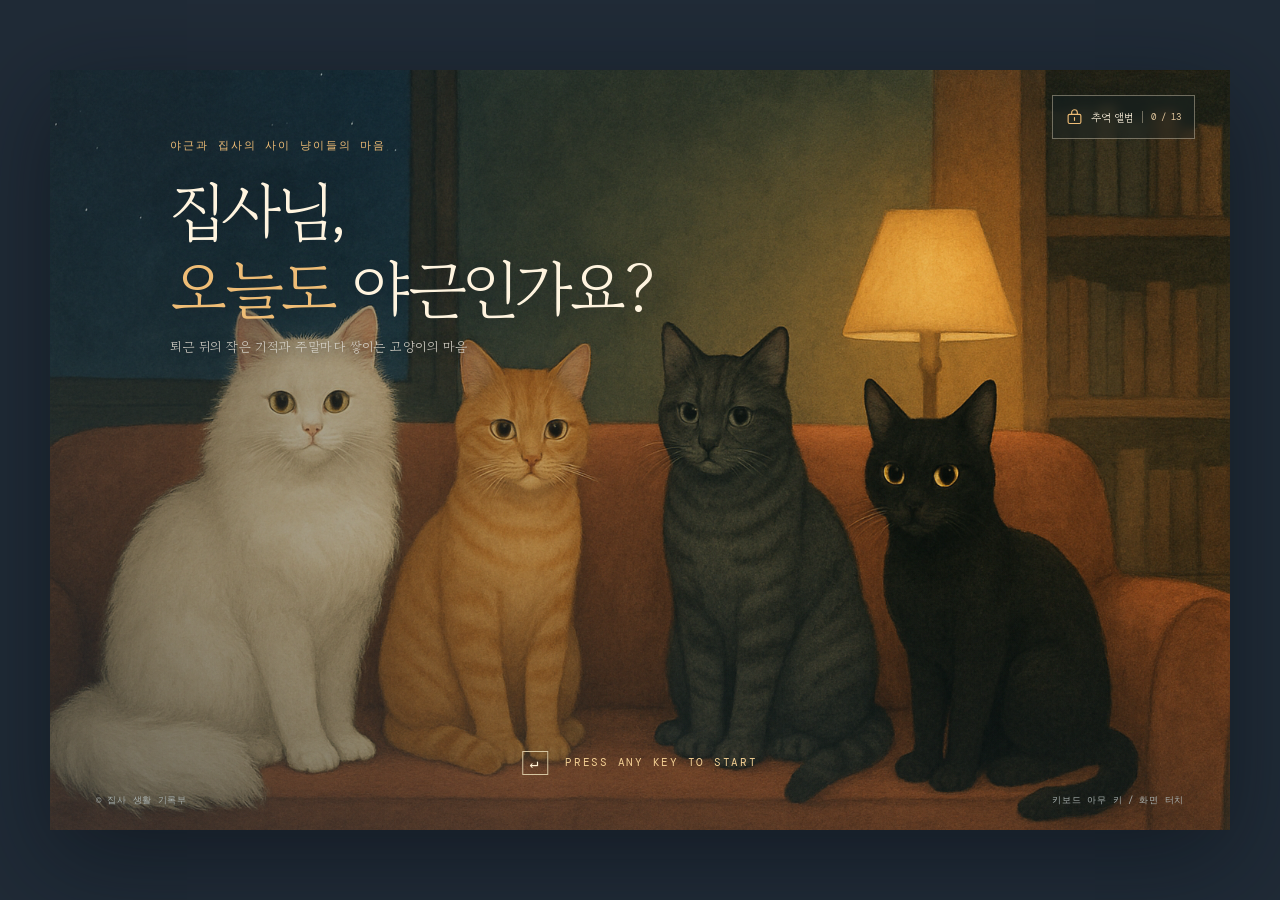
==== commit 3bcf2341: "주말 이벤트 추가 및 카이 고양이 이벤트 업데이트 - 추가: ai-images/weekend-kai-contest.webp - 수정: game.js - 수정: index.html " ====
--- a/index.html
+++ b/index.html
@@ -10,7 +10,7 @@
   <body>
     <main class="game-shell" id="gameShell">
       <div class="screen title-screen is-active" id="titleScreen" aria-label="타이틀 화면">
-        <button class="title-album-button" id="openTitleAlbum" type="button"><svg viewBox="0 0 24 24" aria-hidden="true"><path d="M5 7.5h14a2 2 0 0 1 2 2v9a2 2 0 0 1-2 2H5a2 2 0 0 1-2-2v-9a2 2 0 0 1 2-2Z"/><path d="M8 7.5V5a4 4 0 1 1 8 0v2.5M12 12v4"/></svg><span>추억 앨범</span><small id="titleAlbumCount">0 / 12</small></button>
+        <button class="title-album-button" id="openTitleAlbum" type="button"><svg viewBox="0 0 24 24" aria-hidden="true"><path d="M5 7.5h14a2 2 0 0 1 2 2v9a2 2 0 0 1-2 2H5a2 2 0 0 1-2-2v-9a2 2 0 0 1 2-2Z"/><path d="M8 7.5V5a4 4 0 1 1 8 0v2.5M12 12v4"/></svg><span>추억 앨범</span><small id="titleAlbumCount">0 / 13</small></button>
         <div class="title-copy">
           <p class="eyebrow">야근과 집사의 사이 냥이들의 마음</p>
           <h1>집사님,<br /><span>오늘도</span> 야근인가요?</h1>
@@ -152,7 +152,6 @@
           <div class="wallet"><span class="coin-icon">₩</span><span id="storyMoneyValue">2,450,000</span></div>
         </header>
         <div class="story-layout">
-          <aside class="chapter-note"><span class="note-number">01</span><span class="note-rule"></span><span>새로운 하루</span></aside>
           <div class="story-content">
             <div class="story-illustration" aria-hidden="true">
               <img class="homecoming-art" src="/ai-images/homecoming-scene.webp" alt="달빛이 드는 거실에서 소파에 모여 있는 네 마리 고양이" />
@@ -164,7 +163,6 @@
               <button class="continue-button" id="continueButton" type="button">이야기 계속하기 <span>→</span></button>
             </div>
           </div>
-          <aside class="side-note"><span>WORK ENDS.<br />LIFE BEGINS.</span><i>✳</i></aside>
         </div>
         <footer class="story-footer"><span>집에 돌아왔습니다</span><span>대화 이어가기 <kbd>ENTER</kbd></span></footer>
       </section>
@@ -209,7 +207,7 @@
           <div class="home-resources"><span class="resource-money">₩ <strong id="moneyValue">2,450,000</strong></span><span class="resource-food">사료 <strong id="foodValue">3.00kg</strong></span><span class="resource-followers">인스타 <strong id="followersValue">0</strong></span><span class="resource-leave">연차 <strong id="leaveValue">12일</strong></span></div>
         </header>
         <div class="home-content">
-          <div class="home-kicker"><span id="eventTypeLabel">TESTER / AFTER WORK · HOME EVENT</span><span class="home-kicker-actions"><button id="openEventAlbum" type="button">수집함 <span id="collectionCount">0 / 12</span></button><span id="dayCount">DAY 01</span></span></div>
+          <div class="home-kicker"><span id="eventTypeLabel">TESTER / AFTER WORK · HOME EVENT</span><span class="home-kicker-actions"><button id="openEventAlbum" type="button">수집함 <span id="collectionCount">0 / 13</span></button><span id="dayCount">DAY 01</span></span></div>
           <div class="home-title"><p>현관문이 열리자, 오늘의 이야기가 시작된다.</p><h2 id="eventTitle">오늘은 어떤 일이 있었을까?</h2></div>
           <div class="event-layout">
             <div class="event-art" aria-hidden="true">
@@ -241,7 +239,7 @@
         <div class="collection-content">
           <section class="collection-intro">
             <div><p>함께 보낸 하루들이 차곡차곡</p><h2>우리의 추억 앨범</h2></div>
-            <div class="collection-progress"><span id="albumProgressText">12개의 장면 중 0개 수집</span><div class="progress-track"><span id="albumProgressBar"></span></div></div>
+            <div class="collection-progress"><span id="albumProgressText">13개의 장면 중 0개 수집</span><div class="progress-track"><span id="albumProgressBar"></span></div></div>
           </section>
           <section class="collection-group" aria-labelledby="weekdayCollectionTitle">
             <header class="collection-group-heading"><div><span>MONDAY — FRIDAY</span><h3 id="weekdayCollectionTitle">평일 퇴근 이벤트</h3></div><span class="group-count" id="weekdayCollectionCount">0 / 8</span></header>
--- a/style.css
+++ b/style.css
@@ -33,3 +33,4 @@
 .event-scene-image{position:absolute;inset:0;width:100%;height:100%;object-fit:cover;object-position:center 50%}.album-entry{display:grid;grid-template-columns:128px 1fr;gap:12px;align-items:center}.album-entry-image{display:block;width:128px;height:86px;object-fit:cover;border:3px solid #e9dfcf}.album-entry-copy{min-width:0}
 .resource-followers,.resource-leave{padding-left:14px;border-left:1px solid #d0c5b4}.feed-decision{margin:8px 0;padding:10px;background:#f1e3d4;border:1px solid #e3cbb4}.feed-decision[hidden]{display:none}.feed-decision p{margin:0 0 8px;color:#765e4d;font:10px/1.65 'Gowun Batang',serif}.feed-decision>div{display:flex;gap:7px;flex-wrap:wrap}.feed-decision button{min-height:38px;padding:0 9px;border:1px solid #c3a98d;background:#faf5eb;color:#72553e;font:9px 'Gowun Batang',serif;cursor:pointer}.feed-decision button:first-child{background:#586b5b;border-color:#586b5b;color:#fff7e7}.feed-decision button:disabled{background:#ddd7ce;border-color:#d0cabe;color:#989287;cursor:not-allowed}.feed-decision button:focus-visible,.home-kicker-actions button:focus-visible{outline:3px solid #d19b68;outline-offset:2px}.event-notices{margin:6px 0;padding:7px 9px;background:#e6ebdf;color:#596a53;font:10px/1.6 'Gowun Batang',serif}.event-notices[hidden]{display:none}
 .collection-screen{z-index:10}
+.story-layout{grid-template-columns:minmax(0,680px);gap:0}
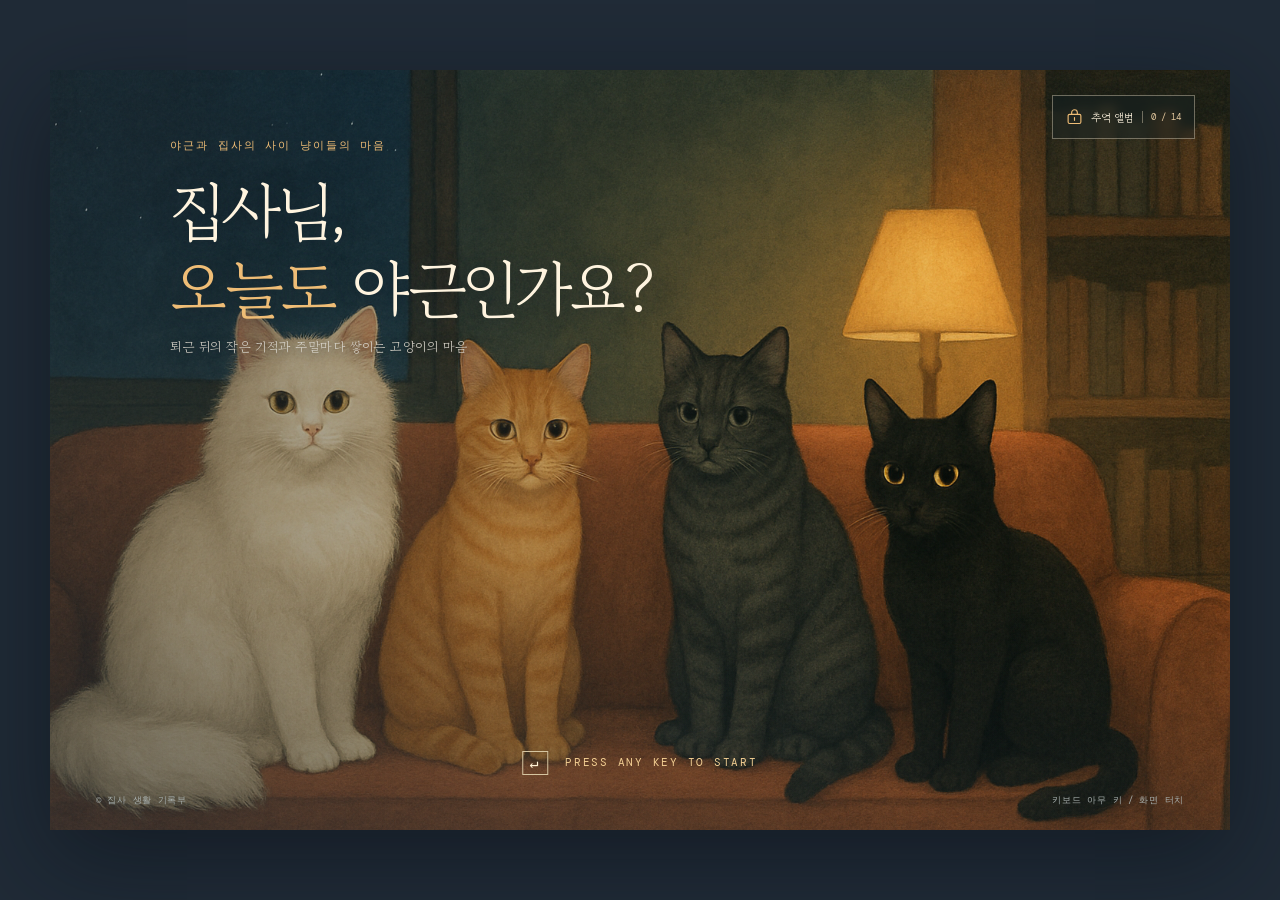
==== commit 9907513b: "주말 이벤트: 치즈와 산책 이미지와 기획안 갱신 - 추가: ai-images/weekend-cheese-walk.webp - 수정: game.js - 수정: index.html -" ====
--- a/index.html
+++ b/index.html
@@ -10,7 +10,7 @@
   <body>
     <main class="game-shell" id="gameShell">
       <div class="screen title-screen is-active" id="titleScreen" aria-label="타이틀 화면">
-        <button class="title-album-button" id="openTitleAlbum" type="button"><svg viewBox="0 0 24 24" aria-hidden="true"><path d="M5 7.5h14a2 2 0 0 1 2 2v9a2 2 0 0 1-2 2H5a2 2 0 0 1-2-2v-9a2 2 0 0 1 2-2Z"/><path d="M8 7.5V5a4 4 0 1 1 8 0v2.5M12 12v4"/></svg><span>추억 앨범</span><small id="titleAlbumCount">0 / 13</small></button>
+        <button class="title-album-button" id="openTitleAlbum" type="button"><svg viewBox="0 0 24 24" aria-hidden="true"><path d="M5 7.5h14a2 2 0 0 1 2 2v9a2 2 0 0 1-2 2H5a2 2 0 0 1-2-2v-9a2 2 0 0 1 2-2Z"/><path d="M8 7.5V5a4 4 0 1 1 8 0v2.5M12 12v4"/></svg><span>추억 앨범</span><small id="titleAlbumCount">0 / 14</small></button>
         <div class="title-copy">
           <p class="eyebrow">야근과 집사의 사이 냥이들의 마음</p>
           <h1>집사님,<br /><span>오늘도</span> 야근인가요?</h1>
@@ -207,7 +207,7 @@
           <div class="home-resources"><span class="resource-money">₩ <strong id="moneyValue">2,450,000</strong></span><span class="resource-food">사료 <strong id="foodValue">3.00kg</strong></span><span class="resource-followers">인스타 <strong id="followersValue">0</strong></span><span class="resource-leave">연차 <strong id="leaveValue">12일</strong></span></div>
         </header>
         <div class="home-content">
-          <div class="home-kicker"><span id="eventTypeLabel">TESTER / AFTER WORK · HOME EVENT</span><span class="home-kicker-actions"><button id="openEventAlbum" type="button">수집함 <span id="collectionCount">0 / 13</span></button><span id="dayCount">DAY 01</span></span></div>
+          <div class="home-kicker"><span id="eventTypeLabel">TESTER / AFTER WORK · HOME EVENT</span><span class="home-kicker-actions"><button id="openEventAlbum" type="button">수집함 <span id="collectionCount">0 / 14</span></button><span id="dayCount">DAY 01</span></span></div>
           <div class="home-title"><p>현관문이 열리자, 오늘의 이야기가 시작된다.</p><h2 id="eventTitle">오늘은 어떤 일이 있었을까?</h2></div>
           <div class="event-layout">
             <div class="event-art" aria-hidden="true">
@@ -239,7 +239,7 @@
         <div class="collection-content">
           <section class="collection-intro">
             <div><p>함께 보낸 하루들이 차곡차곡</p><h2>우리의 추억 앨범</h2></div>
-            <div class="collection-progress"><span id="albumProgressText">13개의 장면 중 0개 수집</span><div class="progress-track"><span id="albumProgressBar"></span></div></div>
+            <div class="collection-progress"><span id="albumProgressText">14개의 장면 중 0개 수집</span><div class="progress-track"><span id="albumProgressBar"></span></div></div>
           </section>
           <section class="collection-group" aria-labelledby="weekdayCollectionTitle">
             <header class="collection-group-heading"><div><span>MONDAY — FRIDAY</span><h3 id="weekdayCollectionTitle">평일 퇴근 이벤트</h3></div><span class="group-count" id="weekdayCollectionCount">0 / 8</span></header>
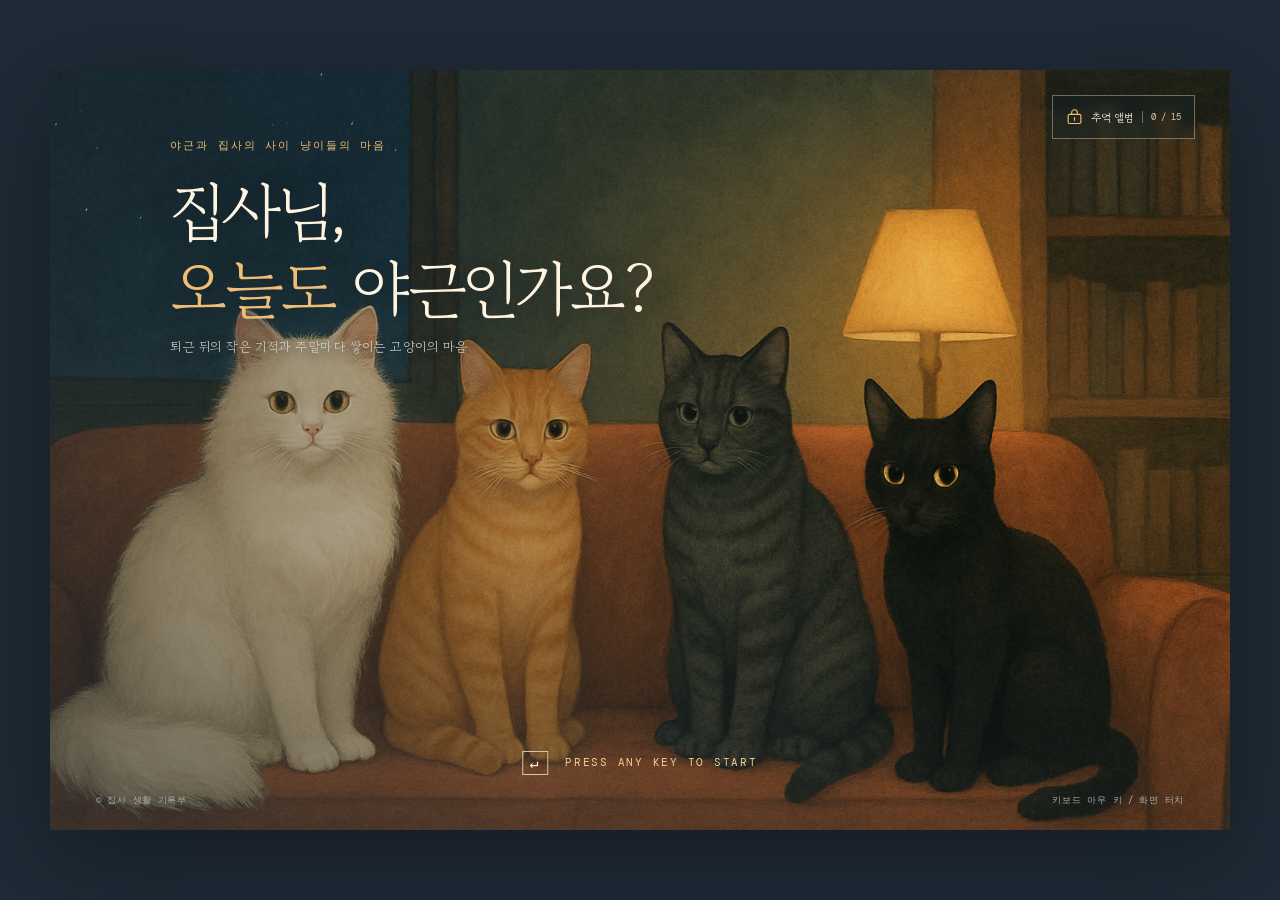
==== commit 5d26fd10: "주말 이벤트 “두부의 인어공주” 추가 및 SNS 성장 반영 - 추가: ai-images/weekend-tofu-mermaid.webp - 수정: game.js - 수정: index" ====
--- a/index.html
+++ b/index.html
@@ -10,7 +10,7 @@
   <body>
     <main class="game-shell" id="gameShell">
       <div class="screen title-screen is-active" id="titleScreen" aria-label="타이틀 화면">
-        <button class="title-album-button" id="openTitleAlbum" type="button"><svg viewBox="0 0 24 24" aria-hidden="true"><path d="M5 7.5h14a2 2 0 0 1 2 2v9a2 2 0 0 1-2 2H5a2 2 0 0 1-2-2v-9a2 2 0 0 1 2-2Z"/><path d="M8 7.5V5a4 4 0 1 1 8 0v2.5M12 12v4"/></svg><span>추억 앨범</span><small id="titleAlbumCount">0 / 14</small></button>
+        <button class="title-album-button" id="openTitleAlbum" type="button"><svg viewBox="0 0 24 24" aria-hidden="true"><path d="M5 7.5h14a2 2 0 0 1 2 2v9a2 2 0 0 1-2 2H5a2 2 0 0 1-2-2v-9a2 2 0 0 1 2-2Z"/><path d="M8 7.5V5a4 4 0 1 1 8 0v2.5M12 12v4"/></svg><span>추억 앨범</span><small id="titleAlbumCount">0 / 15</small></button>
         <div class="title-copy">
           <p class="eyebrow">야근과 집사의 사이 냥이들의 마음</p>
           <h1>집사님,<br /><span>오늘도</span> 야근인가요?</h1>
@@ -207,7 +207,7 @@
           <div class="home-resources"><span class="resource-money">₩ <strong id="moneyValue">2,450,000</strong></span><span class="resource-food">사료 <strong id="foodValue">3.00kg</strong></span><span class="resource-followers">인스타 <strong id="followersValue">0</strong></span><span class="resource-leave">연차 <strong id="leaveValue">12일</strong></span></div>
         </header>
         <div class="home-content">
-          <div class="home-kicker"><span id="eventTypeLabel">TESTER / AFTER WORK · HOME EVENT</span><span class="home-kicker-actions"><button id="openEventAlbum" type="button">수집함 <span id="collectionCount">0 / 14</span></button><span id="dayCount">DAY 01</span></span></div>
+          <div class="home-kicker"><span id="eventTypeLabel">TESTER / AFTER WORK · HOME EVENT</span><span class="home-kicker-actions"><button id="openEventAlbum" type="button">수집함 <span id="collectionCount">0 / 15</span></button><span id="dayCount">DAY 01</span></span></div>
           <div class="home-title"><p>현관문이 열리자, 오늘의 이야기가 시작된다.</p><h2 id="eventTitle">오늘은 어떤 일이 있었을까?</h2></div>
           <div class="event-layout">
             <div class="event-art" aria-hidden="true">
@@ -239,7 +239,7 @@
         <div class="collection-content">
           <section class="collection-intro">
             <div><p>함께 보낸 하루들이 차곡차곡</p><h2>우리의 추억 앨범</h2></div>
-            <div class="collection-progress"><span id="albumProgressText">14개의 장면 중 0개 수집</span><div class="progress-track"><span id="albumProgressBar"></span></div></div>
+            <div class="collection-progress"><span id="albumProgressText">15개의 장면 중 0개 수집</span><div class="progress-track"><span id="albumProgressBar"></span></div></div>
           </section>
           <section class="collection-group" aria-labelledby="weekdayCollectionTitle">
             <header class="collection-group-heading"><div><span>MONDAY — FRIDAY</span><h3 id="weekdayCollectionTitle">평일 퇴근 이벤트</h3></div><span class="group-count" id="weekdayCollectionCount">0 / 8</span></header>
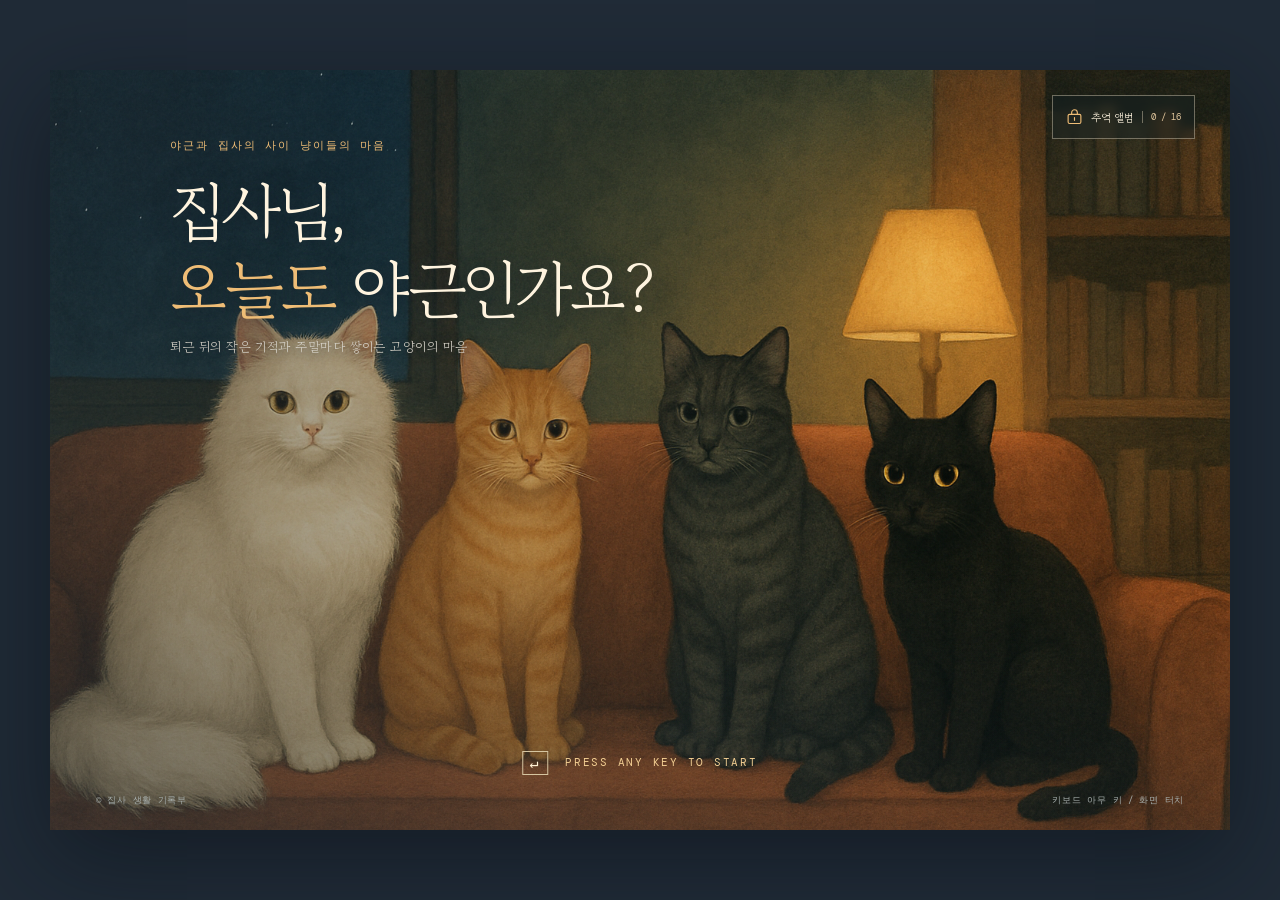
==== commit 8fc3beca: "주말 이벤트 8개, 전체 수집 16개로 갱신 - 추가: ai-images/weekend-kkam-partyhat.webp - 수정: game.js - 수정: index.html -" ====
--- a/index.html
+++ b/index.html
@@ -10,7 +10,7 @@
   <body>
     <main class="game-shell" id="gameShell">
       <div class="screen title-screen is-active" id="titleScreen" aria-label="타이틀 화면">
-        <button class="title-album-button" id="openTitleAlbum" type="button"><svg viewBox="0 0 24 24" aria-hidden="true"><path d="M5 7.5h14a2 2 0 0 1 2 2v9a2 2 0 0 1-2 2H5a2 2 0 0 1-2-2v-9a2 2 0 0 1 2-2Z"/><path d="M8 7.5V5a4 4 0 1 1 8 0v2.5M12 12v4"/></svg><span>추억 앨범</span><small id="titleAlbumCount">0 / 15</small></button>
+        <button class="title-album-button" id="openTitleAlbum" type="button"><svg viewBox="0 0 24 24" aria-hidden="true"><path d="M5 7.5h14a2 2 0 0 1 2 2v9a2 2 0 0 1-2 2H5a2 2 0 0 1-2-2v-9a2 2 0 0 1 2-2Z"/><path d="M8 7.5V5a4 4 0 1 1 8 0v2.5M12 12v4"/></svg><span>추억 앨범</span><small id="titleAlbumCount">0 / 16</small></button>
         <div class="title-copy">
           <p class="eyebrow">야근과 집사의 사이 냥이들의 마음</p>
           <h1>집사님,<br /><span>오늘도</span> 야근인가요?</h1>
@@ -207,7 +207,7 @@
           <div class="home-resources"><span class="resource-money">₩ <strong id="moneyValue">2,450,000</strong></span><span class="resource-food">사료 <strong id="foodValue">3.00kg</strong></span><span class="resource-followers">인스타 <strong id="followersValue">0</strong></span><span class="resource-leave">연차 <strong id="leaveValue">12일</strong></span></div>
         </header>
         <div class="home-content">
-          <div class="home-kicker"><span id="eventTypeLabel">TESTER / AFTER WORK · HOME EVENT</span><span class="home-kicker-actions"><button id="openEventAlbum" type="button">수집함 <span id="collectionCount">0 / 15</span></button><span id="dayCount">DAY 01</span></span></div>
+          <div class="home-kicker"><span id="eventTypeLabel">TESTER / AFTER WORK · HOME EVENT</span><span class="home-kicker-actions"><button id="openEventAlbum" type="button">수집함 <span id="collectionCount">0 / 16</span></button><span id="dayCount">DAY 01</span></span></div>
           <div class="home-title"><p>현관문이 열리자, 오늘의 이야기가 시작된다.</p><h2 id="eventTitle">오늘은 어떤 일이 있었을까?</h2></div>
           <div class="event-layout">
             <div class="event-art" aria-hidden="true">
@@ -239,7 +239,7 @@
         <div class="collection-content">
           <section class="collection-intro">
             <div><p>함께 보낸 하루들이 차곡차곡</p><h2>우리의 추억 앨범</h2></div>
-            <div class="collection-progress"><span id="albumProgressText">15개의 장면 중 0개 수집</span><div class="progress-track"><span id="albumProgressBar"></span></div></div>
+            <div class="collection-progress"><span id="albumProgressText">16개의 장면 중 0개 수집</span><div class="progress-track"><span id="albumProgressBar"></span></div></div>
           </section>
           <section class="collection-group" aria-labelledby="weekdayCollectionTitle">
             <header class="collection-group-heading"><div><span>MONDAY — FRIDAY</span><h3 id="weekdayCollectionTitle">평일 퇴근 이벤트</h3></div><span class="group-count" id="weekdayCollectionCount">0 / 8</span></header>
